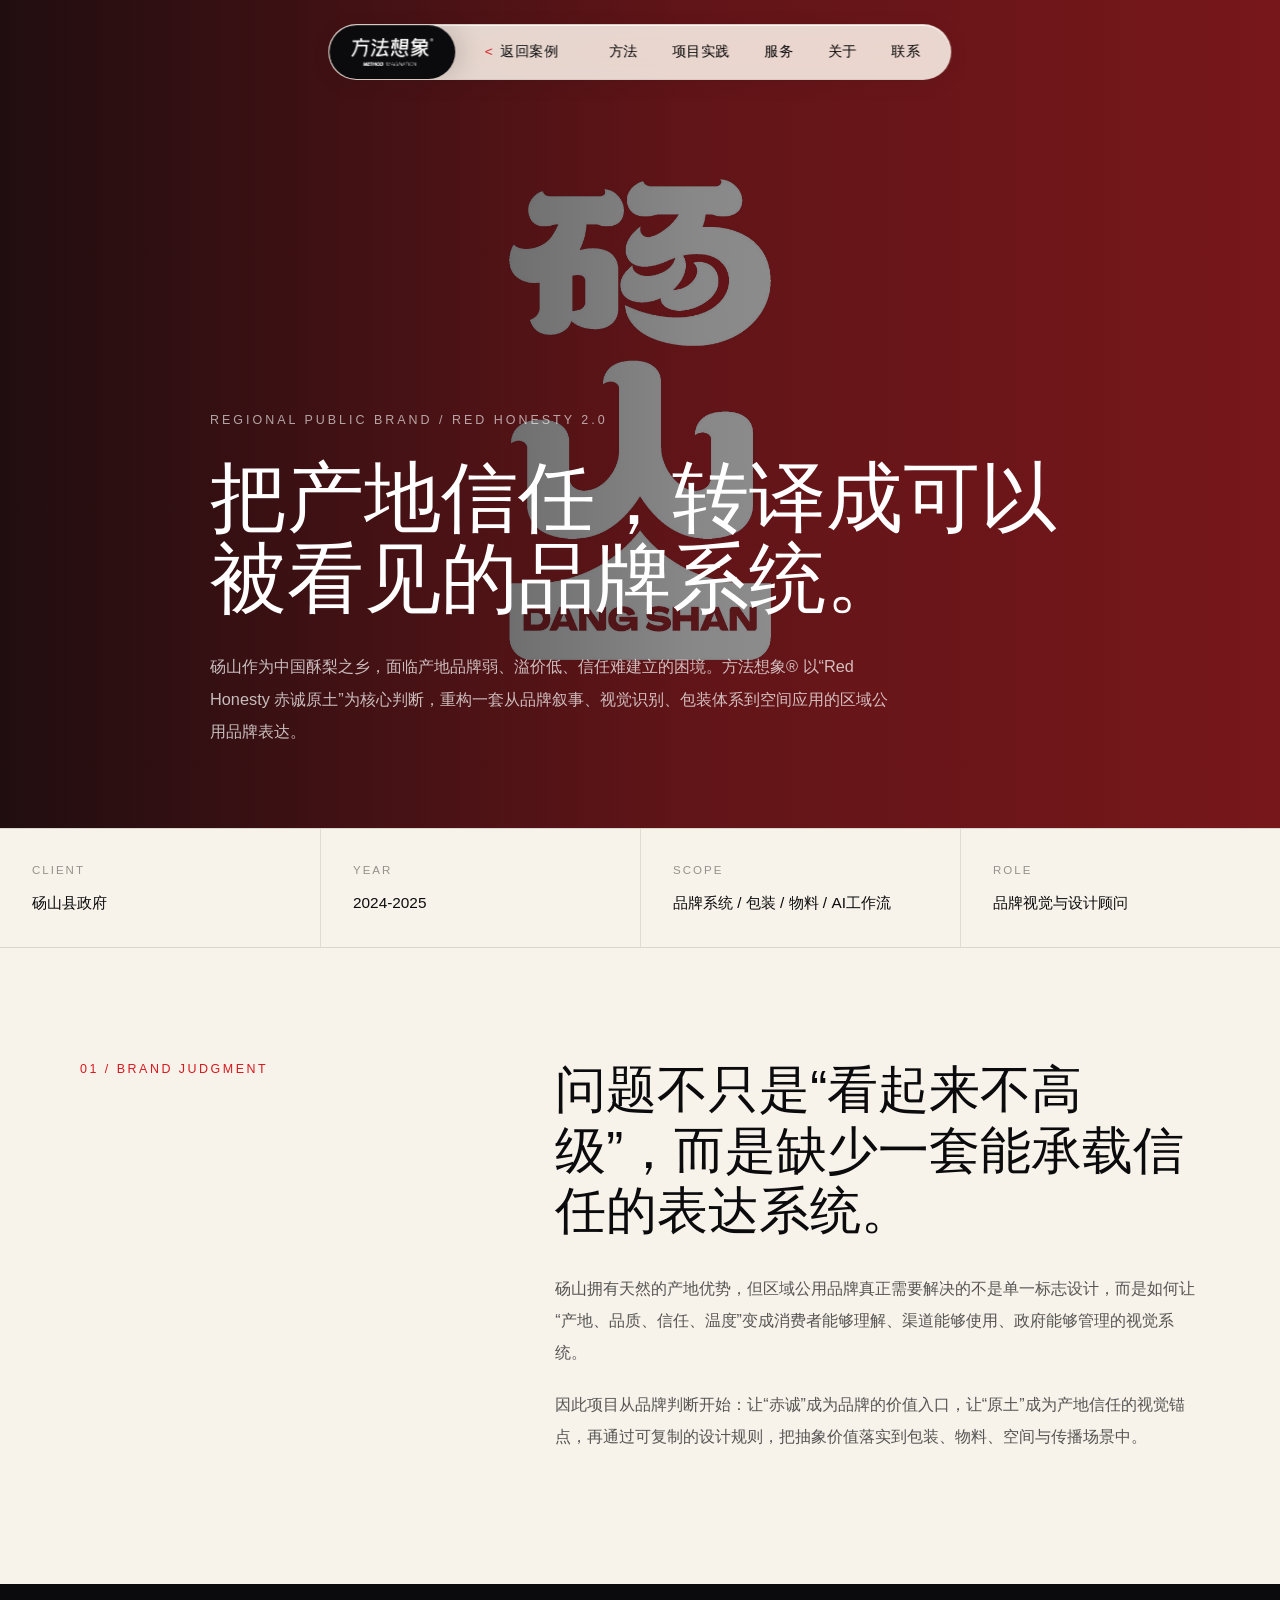
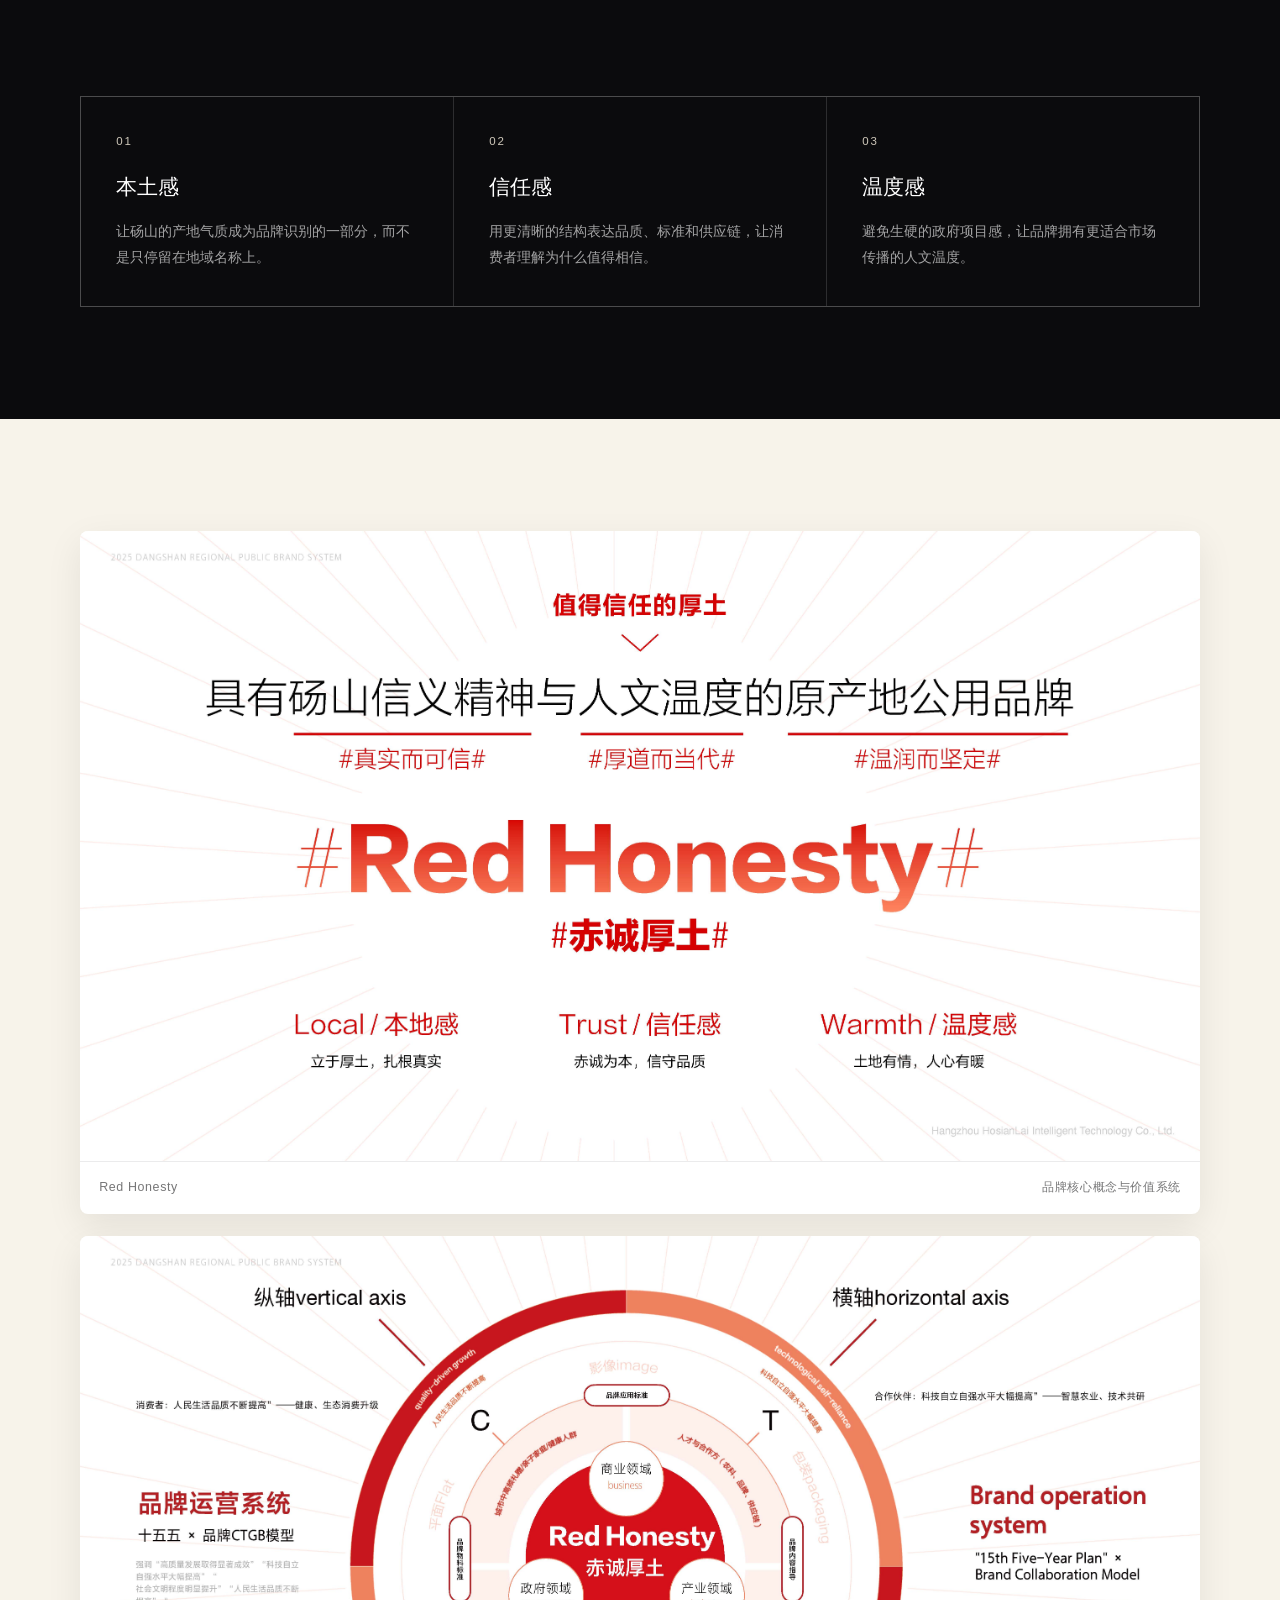
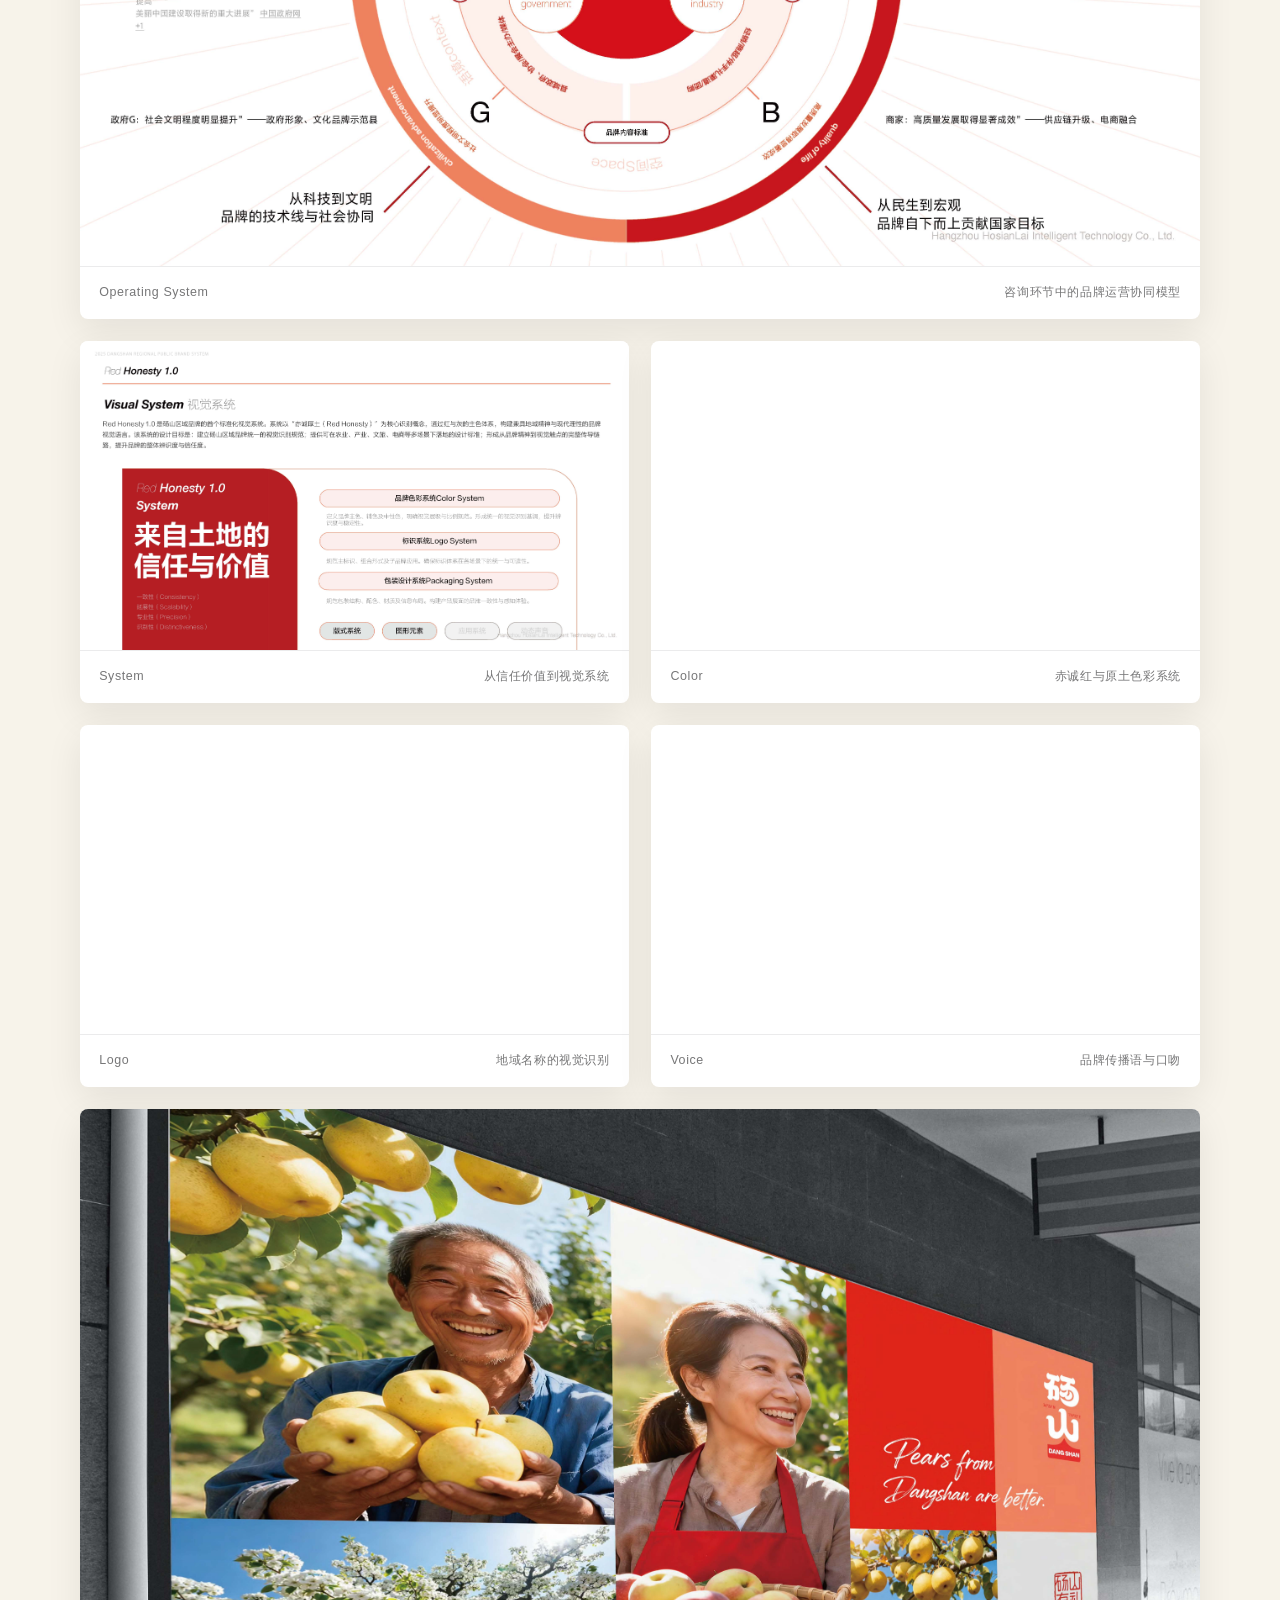
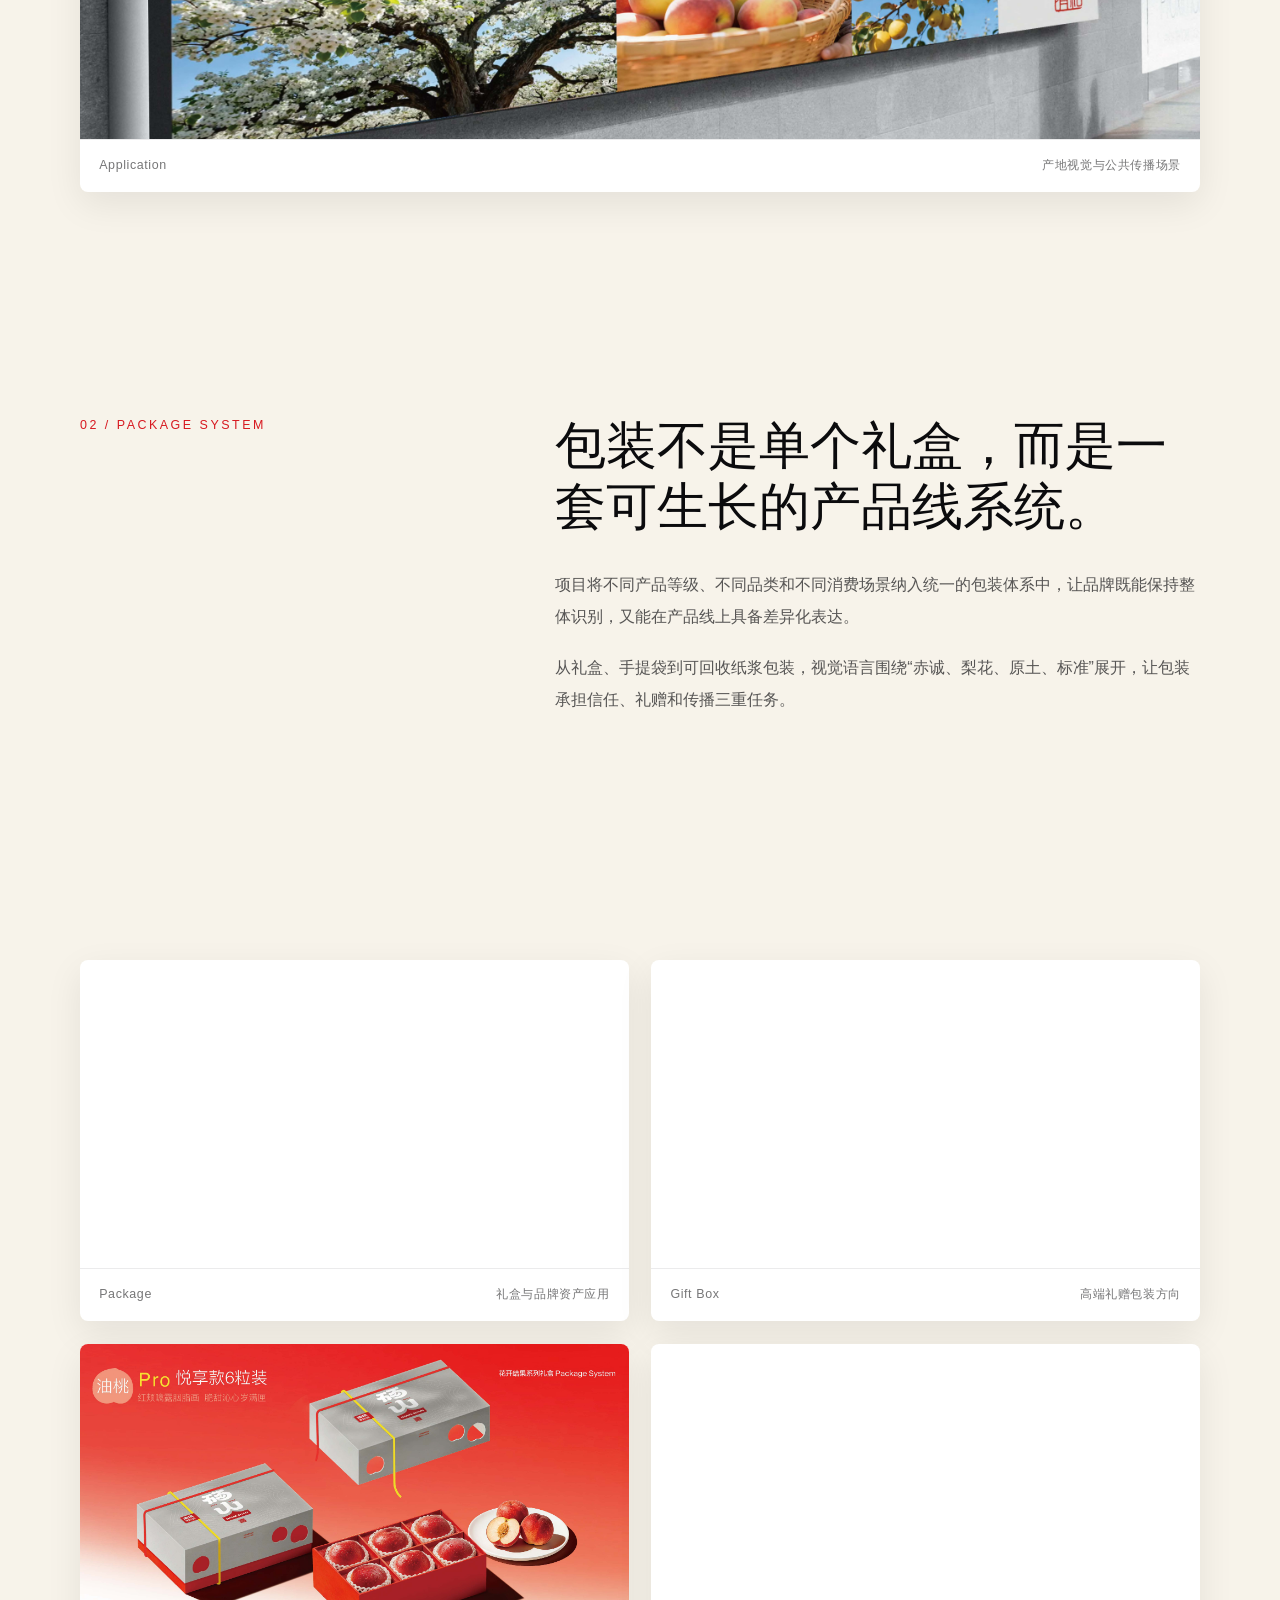
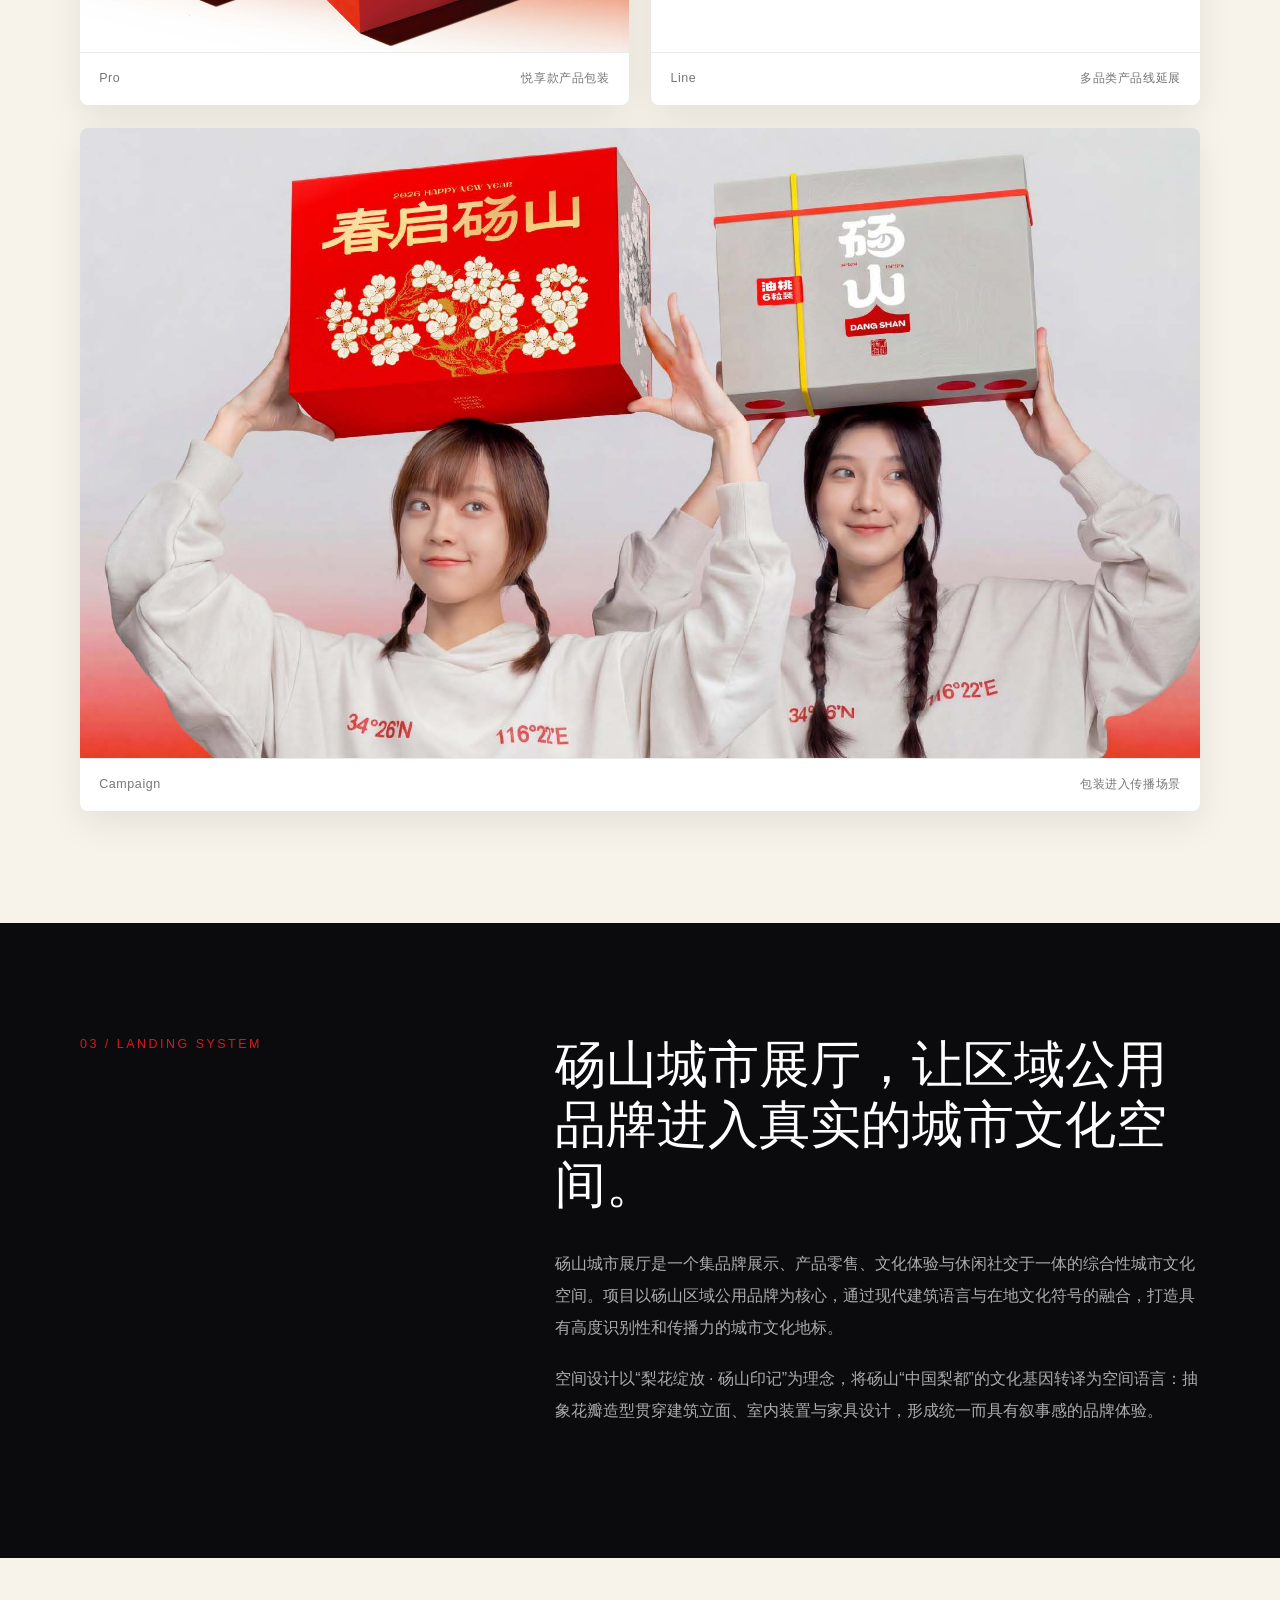
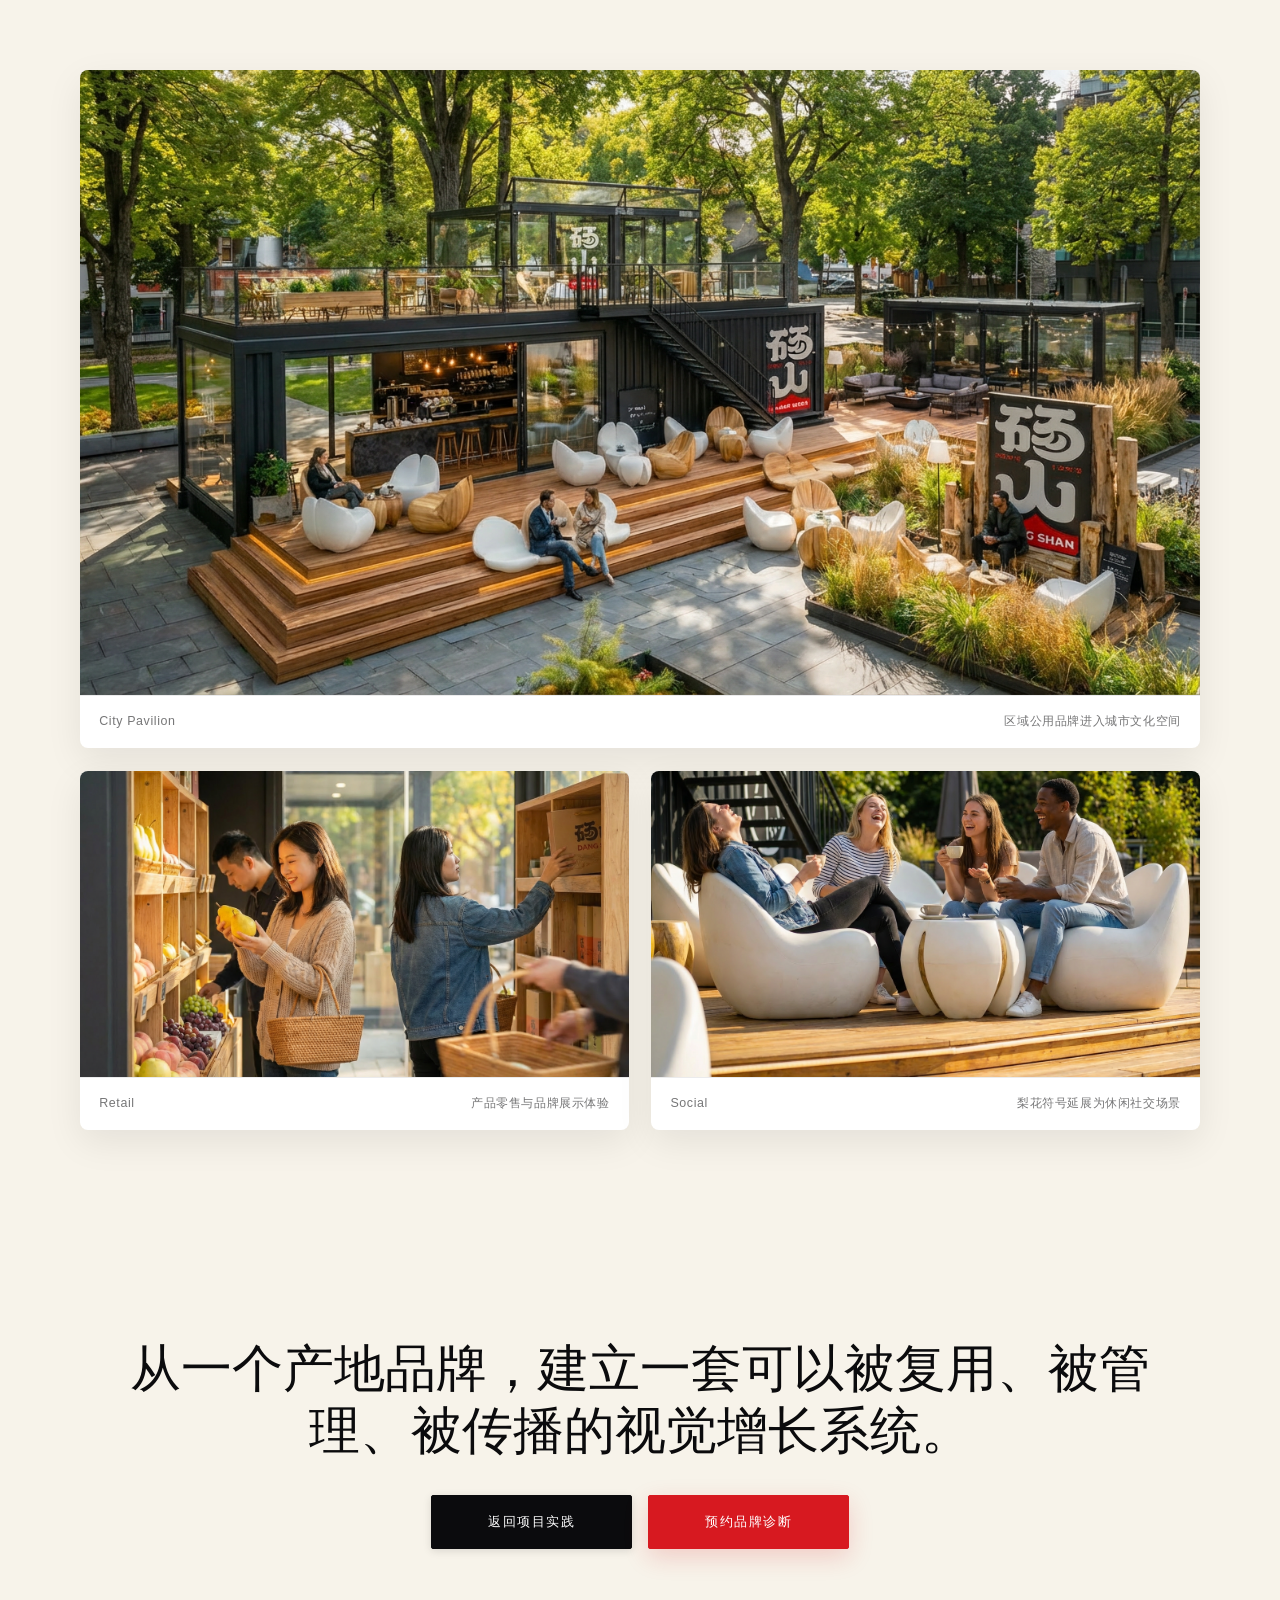
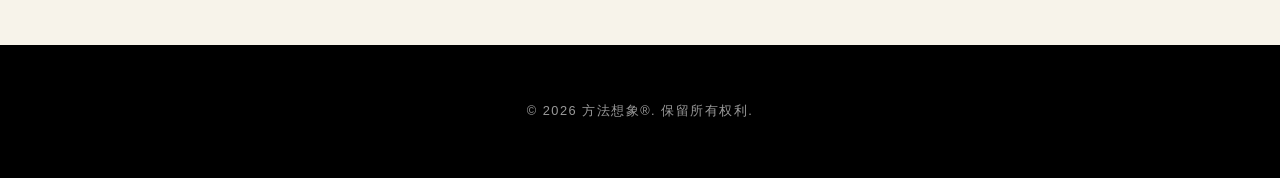
==== dangshan.html @ 62b80123 "Update website refinements and case pages" ====
<!DOCTYPE html>
<html lang="zh-CN">
<head>
    <meta charset="UTF-8">
    <meta name="viewport" content="width=device-width, initial-scale=1.0">
    <meta name="description" content="砀山区域公用品牌 Red Honesty 2.0 案例详情，展示从品牌判断、视觉系统、包装体系到线下空间应用的完整设计过程。">
    <title>砀山区域公用品牌 Red Honesty 2.0 | 方法想象®</title>
    <link rel="stylesheet" href="style.css">
    <link rel="stylesheet" href="brand.css">
    <link rel="stylesheet" href="case-detail.css">
</head>
<body class="case-detail-page">
    <nav class="navbar">
        <div class="nav-capsule">
            <a href="index.html#cases" class="nav-logo" aria-label="返回项目实践">
                <img src="images/logo-light-trim.png" alt="方法想象">
            </a>
            <a href="index.html#cases" class="case-back-link">返回案例</a>
            <ul class="nav-links">
                <li><a href="index.html#method">方法</a></li>
                <li><a href="index.html#cases">项目实践</a></li>
                <li><a href="index.html#services">服务</a></li>
                <li><a href="index.html#about">关于</a></li>
                <li><a href="index.html#contact">联系</a></li>
            </ul>
        </div>
    </nav>

    <main>
        <section class="case-detail-hero">
            <div class="case-detail-bg">
                <img src="images/dangshan-pic/砀山品牌20251223Red Honesty 2.0 _副本_页面_044.jpg" alt="砀山区域公用品牌 Red Honesty 2.0">
            </div>
            <div class="container">
                <p class="case-detail-kicker">Regional Public Brand / Red Honesty 2.0</p>
                <h1 class="case-detail-title">把产地信任，转译成可以被看见的品牌系统。</h1>
                <p class="case-detail-lead">砀山作为中国酥梨之乡，面临产地品牌弱、溢价低、信任难建立的困境。方法想象® 以“Red Honesty 赤诚原土”为核心判断，重构一套从品牌叙事、视觉识别、包装体系到空间应用的区域公用品牌表达。</p>
            </div>
        </section>

        <dl class="case-detail-meta">
            <div>
                <dt>Client</dt>
                <dd>砀山县政府</dd>
            </div>
            <div>
                <dt>Year</dt>
                <dd>2024-2025</dd>
            </div>
            <div>
                <dt>Scope</dt>
                <dd>品牌系统 / 包装 / 物料 / AI工作流</dd>
            </div>
            <div>
                <dt>Role</dt>
                <dd>品牌视觉与设计顾问</dd>
            </div>
        </dl>

        <section class="case-detail-section">
            <div class="container case-detail-intro">
                <p class="case-detail-label">01 / Brand Judgment</p>
                <div class="case-detail-copy">
                    <h2>问题不只是“看起来不高级”，而是缺少一套能承载信任的表达系统。</h2>
                    <p>砀山拥有天然的产地优势，但区域公用品牌真正需要解决的不是单一标志设计，而是如何让“产地、品质、信任、温度”变成消费者能够理解、渠道能够使用、政府能够管理的视觉系统。</p>
                    <p>因此项目从品牌判断开始：让“赤诚”成为品牌的价值入口，让“原土”成为产地信任的视觉锚点，再通过可复制的设计规则，把抽象价值落实到包装、物料、空间与传播场景中。</p>
                </div>
            </div>
        </section>

        <section class="case-detail-section section-dark">
            <div class="container">
                <div class="case-detail-principles">
                    <div class="case-detail-principle">
                        <span>01</span>
                        <h3>本土感</h3>
                        <p>让砀山的产地气质成为品牌识别的一部分，而不是只停留在地域名称上。</p>
                    </div>
                    <div class="case-detail-principle">
                        <span>02</span>
                        <h3>信任感</h3>
                        <p>用更清晰的结构表达品质、标准和供应链，让消费者理解为什么值得相信。</p>
                    </div>
                    <div class="case-detail-principle">
                        <span>03</span>
                        <h3>温度感</h3>
                        <p>避免生硬的政府项目感，让品牌拥有更适合市场传播的人文温度。</p>
                    </div>
                </div>
            </div>
        </section>

        <section class="case-detail-section">
            <div class="container">
                <div class="case-detail-grid">
                    <figure class="case-detail-image is-wide">
                        <img src="images/dangshan-pic/砀山品牌20251223Red Honesty 2.0 _副本_页面_032.jpg" alt="Red Honesty 品牌核心概念" loading="lazy" decoding="async">
                        <figcaption class="case-detail-caption"><span>Red Honesty</span><span>品牌核心概念与价值系统</span></figcaption>
                    </figure>
                    <figure class="case-detail-image is-wide">
                        <img src="images/dangshan-pic/砀山品牌20251223Red Honesty 2.0 _副本_页面_151.jpg" alt="Red Honesty 品牌运营系统" loading="lazy" decoding="async">
                        <figcaption class="case-detail-caption"><span>Operating System</span><span>咨询环节中的品牌运营协同模型</span></figcaption>
                    </figure>
                    <figure class="case-detail-image">
                        <img src="images/dangshan-pic/砀山品牌20251223Red Honesty 2.0 _副本_页面_035.jpg" alt="品牌系统结构" loading="lazy" decoding="async">
                        <figcaption class="case-detail-caption"><span>System</span><span>从信任价值到视觉系统</span></figcaption>
                    </figure>
                    <figure class="case-detail-image">
                        <img src="images/dangshan-pic/砀山品牌20251223Red Honesty 2.0 _副本_页面_037.jpg" alt="品牌色彩系统" loading="lazy" decoding="async">
                        <figcaption class="case-detail-caption"><span>Color</span><span>赤诚红与原土色彩系统</span></figcaption>
                    </figure>
                    <figure class="case-detail-image">
                        <img src="images/dangshan-pic/砀山品牌20251223Red Honesty 2.0 _副本_页面_042.jpg" alt="砀山品牌标志" loading="lazy" decoding="async">
                        <figcaption class="case-detail-caption"><span>Logo</span><span>地域名称的视觉识别</span></figcaption>
                    </figure>
                    <figure class="case-detail-image">
                        <img src="images/dangshan-pic/砀山品牌20251223Red Honesty 2.0 _副本_页面_081.jpg" alt="砀山品牌传播语" loading="lazy" decoding="async">
                        <figcaption class="case-detail-caption"><span>Voice</span><span>品牌传播语与口吻</span></figcaption>
                    </figure>
                    <figure class="case-detail-image is-wide">
                        <img src="images/dangshan-pic/砀山品牌20251223Red Honesty 2.0 _副本_页面_078.jpg" alt="砀山品牌户外传播场景" loading="lazy" decoding="async">
                        <figcaption class="case-detail-caption"><span>Application</span><span>产地视觉与公共传播场景</span></figcaption>
                    </figure>
                </div>
            </div>
        </section>

        <section class="case-detail-section">
            <div class="container case-detail-intro">
                <p class="case-detail-label">02 / Package System</p>
                <div class="case-detail-copy">
                    <h2>包装不是单个礼盒，而是一套可生长的产品线系统。</h2>
                    <p>项目将不同产品等级、不同品类和不同消费场景纳入统一的包装体系中，让品牌既能保持整体识别，又能在产品线上具备差异化表达。</p>
                    <p>从礼盒、手提袋到可回收纸浆包装，视觉语言围绕“赤诚、梨花、原土、标准”展开，让包装承担信任、礼赠和传播三重任务。</p>
                </div>
            </div>
        </section>

        <section class="case-detail-section">
            <div class="container">
                <div class="case-detail-grid">
                    <figure class="case-detail-image">
                        <img src="images/dangshan-pic/砀山品牌20251223Red Honesty 2.0 _副本_页面_102.jpg" alt="砀山包装系统" loading="lazy" decoding="async">
                        <figcaption class="case-detail-caption"><span>Package</span><span>礼盒与品牌资产应用</span></figcaption>
                    </figure>
                    <figure class="case-detail-image">
                        <img src="images/dangshan-pic/砀山品牌20251223Red Honesty 2.0 _副本_页面_108.jpg" alt="砀山礼盒包装" loading="lazy" decoding="async">
                        <figcaption class="case-detail-caption"><span>Gift Box</span><span>高端礼赠包装方向</span></figcaption>
                    </figure>
                    <figure class="case-detail-image">
                        <img src="images/dangshan-pic/砀山品牌20251223Red Honesty 2.0 _副本_页面_111.jpg" alt="砀山悦享款包装" loading="lazy" decoding="async">
                        <figcaption class="case-detail-caption"><span>Pro</span><span>悦享款产品包装</span></figcaption>
                    </figure>
                    <figure class="case-detail-image">
                        <img src="images/dangshan-pic/砀山品牌20251223Red Honesty 2.0 _副本_页面_121.jpg" alt="砀山绿色产品包装" loading="lazy" decoding="async">
                        <figcaption class="case-detail-caption"><span>Line</span><span>多品类产品线延展</span></figcaption>
                    </figure>
                    <figure class="case-detail-image is-wide">
                        <img src="images/dangshan-pic/砀山品牌20251223Red Honesty 2.0 _副本_页面_128.jpg" alt="砀山包装传播场景" loading="lazy" decoding="async">
                        <figcaption class="case-detail-caption"><span>Campaign</span><span>包装进入传播场景</span></figcaption>
                    </figure>
                </div>
            </div>
        </section>

        <section class="case-detail-section section-dark">
            <div class="container case-detail-intro">
                <p class="case-detail-label">03 / Landing System</p>
                <div class="case-detail-copy">
                    <h2>砀山城市展厅，让区域公用品牌进入真实的城市文化空间。</h2>
                    <p>砀山城市展厅是一个集品牌展示、产品零售、文化体验与休闲社交于一体的综合性城市文化空间。项目以砀山区域公用品牌为核心，通过现代建筑语言与在地文化符号的融合，打造具有高度识别性和传播力的城市文化地标。</p>
                    <p>空间设计以“梨花绽放 · 砀山印记”为理念，将砀山“中国梨都”的文化基因转译为空间语言：抽象花瓣造型贯穿建筑立面、室内装置与家具设计，形成统一而具有叙事感的品牌体验。</p>
                </div>
            </div>
        </section>

        <section class="case-detail-section">
            <div class="container">
                <div class="case-detail-grid">
                    <figure class="case-detail-image is-wide">
                        <img src="images/dangshan-pic/砀山展厅-白天正面视角_副本.png" alt="砀山城市展厅白天正面视角" loading="lazy" decoding="async">
                        <figcaption class="case-detail-caption"><span>City Pavilion</span><span>区域公用品牌进入城市文化空间</span></figcaption>
                    </figure>
                    <figure class="case-detail-image">
                        <img src="images/dangshan-pic/砀山展厅-室内购物体验特写_副本.png" alt="砀山城市展厅室内购物体验" loading="lazy" decoding="async">
                        <figcaption class="case-detail-caption"><span>Retail</span><span>产品零售与品牌展示体验</span></figcaption>
                    </figure>
                    <figure class="case-detail-image">
                        <img src="images/dangshan-pic/砀山展厅-花瓣座椅聚会特写_副本.png" alt="砀山城市展厅花瓣座椅社交区" loading="lazy" decoding="async">
                        <figcaption class="case-detail-caption"><span>Social</span><span>梨花符号延展为休闲社交场景</span></figcaption>
                    </figure>
                </div>
            </div>
        </section>

        <section class="case-detail-next">
            <div class="container">
                <h2>从一个产地品牌，建立一套可以被复用、被管理、被传播的视觉增长系统。</h2>
                <div class="case-detail-actions">
                    <a href="index.html#cases" class="btn">返回项目实践</a>
                    <a href="index.html#contact" class="btn btn-accent">预约品牌诊断</a>
                </div>
            </div>
        </section>
    </main>

    <footer class="footer">
        <div class="container">
            <p>&copy; 2026 方法想象®. 保留所有权利.</p>
        </div>
    </footer>
</body>
</html>
---- style.css ----
* {
    margin: 0;
    padding: 0;
    box-sizing: border-box;
}

html {
    scroll-behavior: smooth;
}

:root {
    --brand-red: #D71920;
    --brand-red-dark: #A90F14;
    --brand-clay: #B86A4A;
    --brand-paper: #F7F3EA;
    --brand-mist: #ECE7DC;
    --brand-stone: #CFC8BA;
    --brand-gray: #6F6A61;
    --brand-silver: #DED8CC;
    --ink: #0B0B0D;
    --paper: #FFFFFF;

    --ink-900: #0B0B0D;
    --ink-800: #141418;
    --ink-700: #1E1E24;
    --line-dark: rgba(255,255,255,.08);
    --text-dim: rgba(255,255,255,.6);
    --text-faint: rgba(255,255,255,.4);
    --accent-primary: var(--brand-red);
    --accent-secondary: var(--brand-clay);
}

body {
    font-family: -apple-system, BlinkMacSystemFont, 'Segoe UI', 'PingFang SC', 'Hiragino Sans GB', 'Microsoft YaHei', sans-serif;
    line-height: 1.6;
    color: var(--ink);
    background: var(--brand-paper);
    font-weight: 300;
    -webkit-font-smoothing: antialiased;
    -moz-osx-font-smoothing: grayscale;
    text-rendering: optimizeLegibility;
    overflow-x: hidden;
}

.container {
    max-width: 1200px;
    margin: 0 auto;
    padding: 0 40px;
}

section {
    scroll-margin-top: 120px;
}

.navbar {
    position: fixed;
    top: 1.5rem;
    left: 50%;
    transform: translateX(-50%);
    z-index: 1000;
    padding: 0;
    background: transparent;
    border: none;
}

.nav-capsule {
    display: flex;
    align-items: stretch;
    gap: 1.65rem;
    background: rgba(247, 243, 234, 0.88);
    backdrop-filter: saturate(180%) blur(24px);
    -webkit-backdrop-filter: saturate(180%) blur(24px);
    border: 1px solid rgba(11, 11, 13, 0.06);
    border-radius: 999px;
    min-height: 54px;
    padding: 0 0.95rem 0 0;
    overflow: hidden;
    box-shadow: 0 4px 24px rgba(0, 0, 0, 0.06),
                0 1px 4px rgba(0, 0, 0, 0.04),
                inset 0 1px 0 rgba(255, 255, 255, 0.72);
    transition: all 0.45s cubic-bezier(0.19, 1, 0.22, 1);
}

.nav-capsule:hover {
    box-shadow: 0 8px 32px rgba(0, 0, 0, 0.08),
                0 2px 8px rgba(0, 0, 0, 0.06),
                inset 0 1px 0 rgba(255, 255, 255, 0.9);
    background: rgba(247, 243, 234, 0.94);
}

.nav-logo {
    min-width: 126px;
    display: flex;
    align-items: center;
    justify-content: center;
    padding: 0 1.15rem;
    background: var(--ink-900);
    border-radius: 999px;
    box-shadow: inset 0 1px 0 rgba(255,255,255,.16),
                8px 0 24px rgba(0,0,0,.12);
    text-decoration: none;
    cursor: pointer;
    transition: min-width 0.45s cubic-bezier(0.19, 1, 0.22, 1),
                box-shadow 0.45s cubic-bezier(0.19, 1, 0.22, 1);
}

.nav-logo:hover {
    min-width: 136px;
    box-shadow: inset 0 1px 0 rgba(255,255,255,.2),
                10px 0 28px rgba(0,0,0,.18);
}

.nav-logo img {
    height: 28px;
    width: auto;
    display: block;
}

.nav-links {
    display: flex;
    list-style: none;
    gap: 0.25rem;
    align-items: center;
}

.nav-links a {
    color: #000;
    text-decoration: none;
    font-size: 0.85rem;
    font-weight: 400;
    letter-spacing: 0.5px;
    padding: 0.45rem 0.95rem;
    border-radius: 999px;
    transition: color 0.25s ease, background 0.25s ease, transform 0.25s ease;
    display: inline-block;
    position: relative;
}

.nav-links a:hover,
.nav-links a.is-active {
    background: var(--ink-900);
    color: #fff;
    transform: translateY(-1px);
}

.nav-links a.is-active {
    box-shadow: inset 0 1px 0 rgba(255,255,255,.18);
}

.hero {
    background: var(--ink);
    color: var(--paper);
    padding: 0;
    position: relative;
}

.hero-fullscreen {
    position: relative;
    width: 100%;
    height: 100vh;
    min-height: 700px;
    overflow: hidden;
}

.hero-banner {
    width: 100%;
    height: 100%;
    object-fit: cover;
    display: block;
}

.hero-fullscreen::after {
    content: '';
    position: absolute;
    top: 0;
    left: 0;
    width: 100%;
    height: 100%;
    background: linear-gradient(180deg, rgba(0,0,0,0.15) 0%, rgba(0,0,0,0.05) 40%, rgba(0,0,0,0.35) 100%);
    pointer-events: none;
}

.hero-overlay {
    position: absolute;
    top: 0;
    left: 0;
    width: 100%;
    height: 100%;
    display: flex;
    align-items: center;
    justify-content: flex-start;
    padding: 0 6rem;
    z-index: 2;
}

.hero-left-content {
    max-width: 45%;
    display: flex;
    flex-direction: column;
    align-items: flex-start;
    gap: 2rem;
}

.hero-logo {
    width: 100%;
    max-width: 420px;
    min-width: 260px;
    height: auto;
    display: block;
    filter: brightness(0) invert(1) drop-shadow(0 4px 40px rgba(0,0,0,0.3));
}

.hero-tagline {
    font-size: 1.4rem;
    font-weight: 200;
    letter-spacing: 4px;
    color: var(--paper);
    margin: 0;
    text-shadow: 0 2px 20px rgba(0,0,0,0.3);
}

.hero-content {
    padding: 6rem 40px;
    text-align: center;
    background: var(--paper);
    color: var(--ink);
}

.hero-title {
    font-size: 4.5rem;
    margin-bottom: 2rem;
    font-weight: 300;
    letter-spacing: -2px;
    color: #000;
    line-height: 1.15;
    text-align: center;
}

.highlight {
    color: #000;
    font-weight: 300;
    font-size: 0.5em;
    vertical-align: super;
}

.hero-subtitle {
    font-size: 1.2rem;
    margin-bottom: 1.5rem;
    font-weight: 300;
    letter-spacing: 0.5px;
    color: rgba(0, 0, 0, 0.7);
    text-align: center;
}

.hero-desc {
    font-size: 0.9rem;
    margin-bottom: 3rem;
    color: rgba(0, 0, 0, 0.5);
    max-width: 580px;
    margin-left: auto;
    margin-right: auto;
    font-weight: 300;
    letter-spacing: 0.3px;
    text-align: center;
    line-height: 1.75;
}

.manifesto {
    background: var(--brand-red);
    color: var(--paper);
    padding: 10rem 0;
    overflow: hidden;
}

.manifesto-content {
    max-width: 1400px;
    margin: 0 auto;
    padding: 0 40px;
    text-align: center;
}

.manifesto-text {
    font-size: 10rem;
    font-weight: 700;
    letter-spacing: -4px;
    line-height: 1;
    margin-bottom: 2rem;
    color: var(--paper);
}

.manifesto-sub {
    font-size: 1.2rem;
    font-weight: 300;
    letter-spacing: 4px;
    opacity: 0.8;
    text-transform: uppercase;
}

.works-section {
    background: var(--brand-paper);
    padding: 10rem 0;
}

.work-item {
    display: grid;
    grid-template-columns: 1.2fr 1fr;
    gap: 5rem;
    align-items: center;
    padding: 6rem 0;
    border-bottom: 1px solid rgba(0, 0, 0, 0.06);
    transition: opacity 0.3s ease;
}

.work-item:last-child {
    border-bottom: none;
}

.work-image {
    width: 100%;
    overflow: hidden;
    background: var(--brand-mist);
    border-radius: 4px;
    box-shadow: 0 2px 16px rgba(0, 0, 0, 0.04),
                0 1px 4px rgba(0, 0, 0, 0.02);
}

.work-image img {
    width: 100%;
    height: auto;
    display: block;
    transition: transform 0.7s cubic-bezier(0.4, 0, 0.2, 1);
}

.work-image:hover img {
    transform: scale(1.02);
}

.work-title {
    font-size: 2.2rem;
    font-weight: 400;
    letter-spacing: -0.5px;
    margin-bottom: 1.25rem;
    color: var(--ink);
    line-height: 1.3;
}

.work-meta {
    font-size: 0.8rem;
    color: rgba(0, 0, 0, 0.45);
    letter-spacing: 0.5px;
    margin-bottom: 1.75rem;
    text-transform: uppercase;
    font-weight: 400;
}

.work-desc {
    font-size: 0.95rem;
    line-height: 1.85;
    color: rgba(0, 0, 0, 0.65);
    margin-bottom: 2rem;
    font-weight: 300;
}

.work-link {
    display: inline-flex;
    align-items: center;
    gap: 0.5rem;
    color: #000;
    text-decoration: none;
    font-size: 0.85rem;
    font-weight: 400;
    letter-spacing: 1px;
    text-transform: uppercase;
    border-bottom: 1px solid rgba(0, 0, 0, 0.2);
    padding-bottom: 0.4rem;
    transition: all 0.3s ease;
}

.work-link:hover {
    border-bottom-color: #000;
    gap: 0.85rem;
}

.work-placeholder {
    grid-template-columns: 1.2fr 1fr;
    padding: 6rem 0;
}

.work-placeholder .work-image {
    aspect-ratio: 4 / 3;
    display: flex;
    align-items: center;
    justify-content: center;
    border-radius: 4px;
}

.work-placeholder .work-image img {
    width: 100%;
    height: 100%;
    object-fit: cover;
}

.work-pending {
    grid-template-columns: 1fr;
    max-width: 800px;
    padding: 4rem 0;
    opacity: 0.5;
}

.work-status {
    display: inline-block;
    font-size: 0.75rem;
    color: rgba(0, 0, 0, 0.5);
    letter-spacing: 1.5px;
    text-transform: uppercase;
    border: 1px solid rgba(0, 0, 0, 0.15);
    padding: 0.5rem 1.2rem;
    border-radius: 2px;
    font-weight: 400;
}

.btn {
    display: inline-block;
    background: var(--ink-900);
    color: #fff;
    padding: 1rem 3.5rem;
    border-radius: 2px;
    text-decoration: none;
    font-weight: 400;
    font-size: 0.8rem;
    letter-spacing: 1.5px;
    transition: all 0.45s cubic-bezier(0.19, 1, 0.22, 1);
    border: 1px solid var(--ink-900);
    text-transform: uppercase;
    box-shadow: 0 2px 8px rgba(0, 0, 0, 0.12);
}

.btn:hover {
    background: var(--brand-paper);
    color: var(--ink-900);
    box-shadow: 0 4px 16px rgba(0, 0, 0, 0.16);
    transform: translateY(-2px);
}

.section {
    padding: 8rem 0;
}

.section-alt {
    background: var(--brand-mist);
}

.section-title {
    font-size: 3rem;
    margin-bottom: 5rem;
    text-align: center;
    color: #000;
    font-weight: 300;
    letter-spacing: -1px;
}

.section-text {
    font-size: 1rem;
    text-align: center;
    max-width: 700px;
    margin: 0 auto;
    line-height: 2;
    color: rgba(0, 0, 0, 0.65);
    font-weight: 300;
}

.about-content {
    display: grid;
    grid-template-columns: 350px 1fr;
    gap: 6rem;
    max-width: 1100px;
    margin: 0 auto;
    align-items: start;
}

.profile-image {
    width: 100%;
}

.profile-image img {
    width: 100%;
    height: auto;
    display: block;
    filter: grayscale(100%);
}

.profile-text {
    text-align: left;
    padding-top: 1rem;
}

.profile-text p {
    margin-bottom: 2rem;
    line-height: 2;
    color: rgba(0, 0, 0, 0.65);
    font-weight: 300;
    font-size: 0.95rem;
}

.profile-text strong {
    font-weight: 500;
    color: #000;
}

@media (max-width: 768px) {
    .about-content {
        grid-template-columns: 1fr;
        gap: 2rem;
    }

    .profile-image {
        max-width: 250px;
        margin: 0 auto;
    }

    .profile-text {
        text-align: center;
    }
}

.projects-grid {
    display: flex;
    flex-direction: column;
    gap: 1px;
    margin-top: 4rem;
    max-width: 900px;
    margin-left: auto;
    margin-right: auto;
    background: rgba(0, 0, 0, 0.08);
    border: 1px solid rgba(0, 0, 0, 0.08);
}

.project-card {
    background: #fff;
    padding: 2.5rem 3rem;
    border-radius: 0;
    transition: all 0.35s cubic-bezier(0.4, 0, 0.2, 1);
    display: grid;
    grid-template-columns: 240px 1fr;
    gap: 3rem;
    align-items: center;
}

.project-card:hover {
    background: #000;
    color: #fff;
    transform: none;
}

.project-card h3 {
    color: #000;
    margin-bottom: 0;
    font-weight: 400;
    font-size: 1.2rem;
    letter-spacing: 0.3px;
    transition: color 0.35s ease;
}

.project-card:hover h3 {
    color: #fff;
}

.project-card p {
    color: rgba(0, 0, 0, 0.65);
    font-weight: 300;
    line-height: 1.85;
    font-size: 0.95rem;
    margin: 0;
    transition: all 0.35s ease;
}

.project-card:hover p {
    color: rgba(255, 255, 255, 0.85);
}

.capability-box {
    max-width: 900px;
    margin: 0 auto;
    background: #fff;
    padding: 5rem 4.5rem;
    border: 1px solid rgba(0, 0, 0, 0.08);
    box-shadow: 0 2px 16px rgba(0, 0, 0, 0.04);
}

.capability-box h3 {
    font-size: 2.2rem;
    color: #000;
    margin-bottom: 3rem;
    text-align: center;
    font-weight: 300;
    letter-spacing: -0.5px;
}

.capability-box > p {
    text-align: center;
    margin-bottom: 3rem;
    color: rgba(0, 0, 0, 0.65);
    font-weight: 300;
    line-height: 2;
    font-size: 0.95rem;
}

.capability-list {
    list-style: none;
    margin: 3rem 0;
}

.capability-list li {
    padding: 2rem 0;
    border-bottom: 1px solid rgba(0, 0, 0, 0.06);
    font-size: 1rem;
    color: rgba(0, 0, 0, 0.65);
    font-weight: 300;
    line-height: 1.85;
}

.capability-list li:last-child {
    border-bottom: none;
}

.capability-list li strong {
    font-weight: 500;
    color: #000;
    font-size: 1.05rem;
}

.highlight-text {
    margin-top: 3rem;
    padding: 2.5rem;
    background: #000;
    color: #fff;
    border-radius: 2px;
    font-weight: 300;
    text-align: center;
    line-height: 2;
    font-size: 1rem;
}

.footer {
    background: #000;
    color: rgba(255, 255, 255, 0.6);
    text-align: center;
    padding: 3.5rem 0;
    font-weight: 300;
    font-size: 0.8rem;
    letter-spacing: 1.5px;
}

@media (max-width: 768px) {
    .hero-overlay {
        padding: 0 2rem;
        justify-content: center;
        text-align: center;
    }

    .hero-left-content {
        max-width: 100%;
        align-items: center;
    }

    .hero-logo {
        max-width: 280px;
    }

    .hero-tagline {
        font-size: 1rem;
        letter-spacing: 3px;
    }

    .hero-split {
        grid-template-columns: 1fr;
        grid-template-rows: 1fr 1fr;
        height: auto;
        min-height: auto;
    }

    .hero-left {
        padding: 3rem;
        min-height: 300px;
    }

    .hero-logo {
        width: 70%;
        max-width: 300px;
    }

    .hero-right {
        height: 400px;
    }

    .hero-content {
        padding: 4rem 20px;
    }

    .hero-title {
        font-size: 3rem;
        letter-spacing: -1.5px;
    }

    .manifesto {
        padding: 6rem 0;
    }

    .manifesto-text {
        font-size: 4rem;
        letter-spacing: -2px;
    }

    .manifesto-sub {
        font-size: 0.9rem;
        letter-spacing: 2px;
    }

    .works-section {
        padding: 5rem 0;
    }

    .work-item {
        grid-template-columns: 1fr;
        gap: 2rem;
        padding: 3rem 0;
    }

    .work-title {
        font-size: 1.8rem;
    }

    .nav-links {
        gap: 1.5rem;
    }

    .section-title {
        font-size: 2.5rem;
    }

    .section {
        padding: 5rem 0;
    }

    .container {
        padding: 0 20px;
    }

    .capability-box {
        padding: 3rem 2rem;
    }

    .about-content {
        grid-template-columns: 1fr;
        gap: 3rem;
    }

    .profile-image {
        max-width: 280px;
        margin: 0 auto;
    }
}

/* ========================================
   深色主题基础样式
   ======================================== */

.section--dark {
    background: var(--ink-900);
    color: #fff;
}

.btn-accent {
    background: var(--brand-red);
    color: #fff;
    border: 1px solid var(--brand-red);
    font-weight: 500;
    box-shadow: 0 8px 24px rgba(215, 25, 32, 0.18);
}

.btn-accent:hover {
    background: var(--brand-red-dark);
    color: #fff;
    border-color: var(--brand-red-dark);
    box-shadow: 0 12px 30px rgba(215, 25, 32, 0.24);
}

.btn-ghost {
    background: transparent;
    color: #fff;
    border: 1px solid rgba(255,255,255,.3);
}

.btn-ghost:hover {
    background: rgba(255,255,255,.08);
    border-color: rgba(255,255,255,.5);
    color: #fff;
}

/* ========================================
   Hero 首屏
   ======================================== */

.hero.section--dark {
    padding: 0;
    min-height: 100vh;
    min-height: 100svh;
    background: var(--ink-900);
    color: #fff;
    overflow: hidden;
    position: relative;
}

.hero-bg {
    position: absolute;
    inset: 0;
    width: 100%;
    height: 100%;
    z-index: 0;
}

.hero-bg img {
    width: 100%;
    height: 100%;
    object-fit: cover;
    object-position: center 15%;
    display: block;
}

.hero-overlay-dark {
    position: absolute;
    inset: 0;
    background: linear-gradient(90deg,
        rgba(11,11,13,0.88) 0%,
        rgba(11,11,13,0.75) 35%,
        rgba(11,11,13,0.35) 65%,
        rgba(11,11,13,0.1) 100%);
    z-index: 1;
}

.hero-inner {
    position: relative;
    z-index: 2;
    min-height: 100vh;
    min-height: 100svh;
    display: flex;
    align-items: center;
    padding: 8rem 40px 4rem;
}

.hero-content-wrapper {
    max-width: 760px;
    margin-bottom: 0;
    display: flex;
    flex-direction: column;
    justify-content: center;
    align-items: flex-start;
    text-align: left;
}

.hero-brand {
    font-size: 0.8rem;
    letter-spacing: 2.5px;
    color: var(--text-dim);
    margin-bottom: 2.5rem;
    text-transform: uppercase;
    font-weight: 400;
}

.hero-brand-logo {
    height: clamp(82px, 10vw, 126px);
    width: auto;
    display: block;
    margin-bottom: 1.5rem;
    max-width: 100%;
}

.reg {
    font-size: 0.65em;
    vertical-align: super;
}

.hero-h1 {
    font-size: clamp(2.05rem, 3.3vw, 2.7rem);
    font-weight: 200;
    letter-spacing: 0;
    line-height: 1.32;
    margin-bottom: 1.75rem;
    color: #fff;
}

.hero-lead {
    font-size: 1.05rem;
    line-height: 1.85;
    color: var(--text-dim);
    margin-bottom: 2rem;
    max-width: 740px;
    font-weight: 300;
}

.hero-cta {
    display: flex;
    gap: 1rem;
    margin-bottom: 2rem;
}

.hero-tagline {
    font-size: 0.85rem;
    letter-spacing: 4px;
    color: var(--text-faint);
    margin: 0;
}

.hero-visual {
    display: grid;
    grid-template-columns: 2fr 1fr;
    grid-template-rows: 220px 220px;
    gap: 1rem;
}

.visual-tile {
    overflow: hidden;
    border-radius: 8px;
    background: rgba(255,255,255,.03);
    border: 1px solid var(--line-dark);
}

.visual-main {
    grid-row: 1 / 3;
}

.visual-tile img {
    width: 100%;
    height: 100%;
    object-fit: cover;
    display: block;
    transition: transform 0.7s ease;
}

.visual-tile:hover img {
    transform: scale(1.04);
}

/* ========================================
   信任背书条
   ======================================== */

.trust-strip {
    background: var(--brand-paper);
    padding: 2.5rem 0;
    border-bottom: 1px solid rgba(11,11,13,.06);
    overflow: hidden;
}

.trust-track {
    display: flex;
    align-items: center;
    justify-content: center;
    flex-wrap: wrap;
    gap: 1.25rem 2rem;
    padding: 0 2rem;
}

.trust-item {
    font-size: 0.82rem;
    letter-spacing: 0.8px;
    color: rgba(11,11,13,.58);
    font-weight: 400;
    white-space: nowrap;
}

.trust-dot {
    width: 3px;
    height: 3px;
    border-radius: 50%;
    background: var(--brand-stone);
    flex-shrink: 0;
}

/* ========================================
   通用区块样式
   ======================================== */

.section-head {
    text-align: center;
    margin-bottom: 5rem;
    max-width: 900px;
    margin-left: auto;
    margin-right: auto;
}

.js-enabled .section-head,
.js-enabled .method-step,
.js-enabled .logic-card,
.js-enabled .case-item,
.js-enabled .service-card,
.js-enabled .problem-card,
.js-enabled .plan-card,
.js-enabled .about-grid,
.js-enabled .contact-content {
    opacity: 0;
    transform: translateY(28px);
    transition: opacity 0.8s cubic-bezier(0.19, 1, 0.22, 1),
                transform 0.8s cubic-bezier(0.19, 1, 0.22, 1);
}

.js-enabled .section-head.is-visible,
.js-enabled .method-step.is-visible,
.js-enabled .logic-card.is-visible,
.js-enabled .case-item.is-visible,
.js-enabled .service-card.is-visible,
.js-enabled .problem-card.is-visible,
.js-enabled .plan-card.is-visible,
.js-enabled .about-grid.is-visible,
.js-enabled .contact-content.is-visible {
    opacity: 1;
    transform: translateY(0);
}

.js-enabled .method-step:nth-child(2),
.js-enabled .logic-card:nth-child(2),
.js-enabled .service-card:nth-child(2),
.js-enabled .problem-card:nth-child(2),
.js-enabled .plan-card:nth-child(2) {
    transition-delay: 0.06s;
}

.js-enabled .method-step:nth-child(3),
.js-enabled .logic-card:nth-child(3),
.js-enabled .service-card:nth-child(3),
.js-enabled .problem-card:nth-child(3),
.js-enabled .plan-card:nth-child(3) {
    transition-delay: 0.12s;
}

.js-enabled .method-step:nth-child(4),
.js-enabled .logic-card:nth-child(4),
.js-enabled .service-card:nth-child(4),
.js-enabled .problem-card:nth-child(4) {
    transition-delay: 0.18s;
}

.section-eyebrow {
    font-size: 0.75rem;
    letter-spacing: 2.5px;
    text-transform: uppercase;
    margin-bottom: 1.5rem;
    opacity: 0.55;
    font-weight: 400;
}

.section-h2 {
    font-size: 2.6rem;
    font-weight: 300;
    letter-spacing: -0.8px;
    line-height: 1.3;
}

/* ========================================
   品牌问题区
   ======================================== */

.problems {
    padding: 9rem 0;
}

.problems .section-head {
    max-width: 820px;
    margin-bottom: 4.25rem;
}

.problem-grid {
    display: grid;
    grid-template-columns: repeat(2, 1fr);
    gap: 1px;
    background: var(--line-dark);
    border: 1px solid var(--line-dark);
}

.problem-card {
    background: var(--ink-900);
    border: 0;
    border-radius: 0;
    padding: 2.4rem 2.55rem 2.6rem;
    position: relative;
    overflow: hidden;
    transition: background 0.45s cubic-bezier(0.19, 1, 0.22, 1),
                border-color 0.45s cubic-bezier(0.19, 1, 0.22, 1),
                transform 0.45s cubic-bezier(0.19, 1, 0.22, 1);
}

.problem-card::after,
.method-step::after,
.plan-card::after {
    content: '';
    position: absolute;
    inset: auto 1.5rem 1.5rem auto;
    width: 8px;
    height: 8px;
    border-radius: 50%;
    background: var(--accent-secondary);
    opacity: 0;
    transform: scale(0.4);
    transition: opacity 0.35s ease, transform 0.35s ease;
}

.problem-card:hover {
    background: #111116;
    border-color: rgba(255,255,255,.15);
    transform: translateY(-4px);
}

.problem-card:hover::after,
.method-step:hover::after,
.plan-card:hover::after {
    opacity: 1;
    transform: scale(1);
}

.problem-num {
    font-size: 0.7rem;
    letter-spacing: 2.5px;
    color: var(--brand-stone);
    display: block;
    margin-bottom: 1.5rem;
    font-weight: 500;
}

.problem-card h3 {
    font-size: 1.46rem;
    font-weight: 400;
    margin-bottom: 1.15rem;
    color: #fff;
    letter-spacing: -0.2px;
    line-height: 1.35;
}

.problem-card p {
    font-size: 0.92rem;
    line-height: 1.9;
    color: var(--text-dim);
    font-weight: 300;
    max-width: 29em;
}

/* ========================================
   核心服务
   ======================================== */

.services {
    padding: 10rem 0;
    background: var(--brand-paper);
}

.service-grid {
    display: grid;
    grid-template-columns: 1fr;
    gap: 1px;
    background: rgba(11,11,13,.09);
    border: 1px solid rgba(11,11,13,.09);
    max-width: 1100px;
    margin: 0 auto;
}

.service-card {
    background: var(--paper);
    padding: 2rem 3rem;
    display: grid;
    grid-template-columns: 60px 1fr 2fr;
    gap: 1.5rem 2.5rem;
    align-items: start;
    position: relative;
    transition: background 0.4s cubic-bezier(0.19, 1, 0.22, 1),
                color 0.4s cubic-bezier(0.19, 1, 0.22, 1),
                transform 0.4s cubic-bezier(0.19, 1, 0.22, 1);
}

.service-card::before {
    content: '';
    position: absolute;
    inset: 0 auto 0 0;
    width: 0;
    background: var(--ink-900);
    transition: width 0.45s cubic-bezier(0.19, 1, 0.22, 1);
}

.service-card:hover {
    background: #FBF8F1;
    transform: translateX(8px);
}

.service-card:hover::before {
    width: 4px;
}

.service-num {
    font-size: 0.75rem;
    letter-spacing: 2px;
    color: var(--brand-red);
    font-weight: 500;
    padding-top: 0.3rem;
}

.service-card h3 {
    font-size: 1.75rem;
    font-weight: 400;
    color: #000;
    letter-spacing: 0;
    line-height: 1.35;
}

.service-desc {
    font-size: 0.92rem;
    line-height: 1.65;
    color: rgba(0,0,0,.65);
    font-weight: 300;
    grid-column: 2 / 4;
    margin-top: 0.35rem;
}

.service-meta {
    display: grid;
    grid-template-columns: 90px 1fr;
    gap: 0.35rem 1.5rem;
    font-size: 0.82rem;
    grid-column: 2 / 4;
    margin-top: 0.2rem;
}

.service-meta dt {
    color: rgba(0,0,0,.4);
    font-weight: 400;
    letter-spacing: 0.3px;
}

.service-meta dd {
    color: rgba(0,0,0,.7);
    margin: 0;
}

/* ========================================
   方法论
   ======================================== */

.method {
    padding: 10rem 0;
}

.method-flow {
    display: grid;
    grid-template-columns: repeat(5, 1fr);
    gap: 1rem;
}

.method-step {
    text-align: center;
    padding: 2.5rem 1.5rem;
    background: rgba(255,255,255,.03);
    border: 1px solid var(--line-dark);
    border-radius: 12px;
    position: relative;
    overflow: hidden;
    transition: background 0.45s cubic-bezier(0.19, 1, 0.22, 1),
                border-color 0.45s cubic-bezier(0.19, 1, 0.22, 1),
                transform 0.45s cubic-bezier(0.19, 1, 0.22, 1);
}

.method-step:hover {
    background: rgba(255,255,255,.06);
    border-color: rgba(255,255,255,.18);
    transform: translateY(-8px);
}

.step-num {
    font-size: 0.7rem;
    letter-spacing: 2.5px;
    color: var(--brand-stone);
    display: block;
    margin-bottom: 1.75rem;
    font-weight: 500;
}

.step-en {
    font-size: 1.2rem;
    font-weight: 400;
    color: #fff;
    margin-bottom: 0.5rem;
    letter-spacing: 0.3px;
}

.step-cn {
    font-size: 0.95rem;
    color: var(--text-dim);
    margin-bottom: 1.5rem;
    font-weight: 300;
}

.step-desc {
    font-size: 0.82rem;
    line-height: 1.7;
    color: var(--text-faint);
    font-weight: 300;
}

/* ========================================
   商业设计核心逻辑
   ======================================== */

.logic {
    padding: 10rem 0;
    background: var(--brand-paper);
}

.logic-grid {
    display: grid;
    grid-template-columns: repeat(6, 1fr);
    gap: 1px;
    background: rgba(11, 11, 13, 0.1);
    border: 1px solid rgba(11, 11, 13, 0.1);
}

.logic-card {
    grid-column: span 2;
    min-height: 330px;
    padding: 2.4rem;
    background: #fbf8f1;
    position: relative;
    overflow: hidden;
    transition: background 0.45s cubic-bezier(0.19, 1, 0.22, 1),
                transform 0.45s cubic-bezier(0.19, 1, 0.22, 1);
}

.logic-card-primary {
    grid-column: span 4;
    background: var(--ink-900);
    color: #fff;
}

.logic-card::after {
    content: '';
    position: absolute;
    inset: auto 0 0;
    height: 3px;
    background: var(--brand-red);
    transform: scaleX(0);
    transform-origin: left center;
    transition: transform 0.45s cubic-bezier(0.19, 1, 0.22, 1);
}

.logic-card:hover {
    background: #fffdf7;
    transform: translateY(-4px);
}

.logic-card-primary:hover {
    background: #151515;
}

.logic-card:hover::after {
    transform: scaleX(1);
}

.logic-num {
    display: block;
    color: var(--brand-red);
    font-size: 0.76rem;
    letter-spacing: 2px;
    margin-bottom: 3rem;
}

.logic-kicker {
    margin-bottom: 1rem;
    color: rgba(11, 11, 13, 0.44);
    font-size: 0.72rem;
    letter-spacing: 1.8px;
    text-transform: uppercase;
}

.logic-card-primary .logic-kicker {
    color: rgba(255, 255, 255, 0.42);
}

.logic-card h3 {
    max-width: 420px;
    margin-bottom: 1.25rem;
    color: inherit;
    font-size: clamp(1.55rem, 2.5vw, 2.4rem);
    font-weight: 300;
    line-height: 1.22;
    letter-spacing: 0;
}

.logic-card p:last-child {
    max-width: 520px;
    color: rgba(11, 11, 13, 0.62);
    font-size: 0.95rem;
    line-height: 1.9;
    font-weight: 300;
}

.logic-card-primary p:last-child {
    color: rgba(255, 255, 255, 0.68);
}

.logic-note {
    display: flex;
    align-items: center;
    justify-content: space-between;
    gap: 1.5rem;
    margin-top: 2rem;
    padding-top: 2rem;
    border-top: 1px solid rgba(11, 11, 13, 0.1);
    color: rgba(11, 11, 13, 0.52);
    font-size: 0.88rem;
    line-height: 1.7;
}

.logic-note a {
    color: var(--ink-900);
    text-decoration: none;
    border-bottom: 1px solid rgba(11, 11, 13, 0.24);
    white-space: nowrap;
    transition: color 0.3s ease, border-color 0.3s ease;
}

.logic-note a:hover {
    color: var(--brand-red);
    border-bottom-color: var(--brand-red);
}

/* ========================================
   项目实践
   ======================================== */

.cases {
    padding: 10rem 0;
    background: var(--brand-paper);
    counter-reset: case;
}

.case-item {
    display: grid;
    grid-template-columns: 1fr 1.1fr;
    gap: 5rem;
    align-items: start;
    padding: 5rem 0;
    border-bottom: 1px solid rgba(11,11,13,.08);
    counter-increment: case;
}

.case-item:last-child {
    border-bottom: none;
    padding-bottom: 0;
}

.case-item:first-of-type {
    padding-top: 0;
}

.case-visual {
    position: sticky;
    top: 8rem;
    overflow: hidden;
    border-radius: 8px;
    background: var(--ink-900);
    box-shadow: 0 6px 28px rgba(0,0,0,.08);
}

.case-visual::before {
    content: '';
    position: absolute;
    inset: 0;
    z-index: 1;
    background: linear-gradient(180deg, rgba(0,0,0,0) 50%, rgba(0,0,0,.38) 100%);
    opacity: 0;
    transition: opacity 0.45s cubic-bezier(0.19, 1, 0.22, 1);
}

.case-visual::after {
    content: '0' counter(case) ' / CASE';
    position: absolute;
    left: 1.25rem;
    bottom: 1.15rem;
    z-index: 2;
    color: #fff;
    font-size: 0.72rem;
    letter-spacing: 2px;
    opacity: 0;
    transform: translateY(8px);
    transition: opacity 0.45s cubic-bezier(0.19, 1, 0.22, 1),
                transform 0.45s cubic-bezier(0.19, 1, 0.22, 1);
}

.case-visual img {
    width: 100%;
    display: block;
    transition: transform 0.8s cubic-bezier(0.19, 1, 0.22, 1),
                filter 0.8s cubic-bezier(0.19, 1, 0.22, 1);
}

.case-item:hover .case-visual::before {
    opacity: 1;
}

.case-item:hover .case-visual::after {
    opacity: 1;
    transform: translateY(0);
}

.case-item:hover .case-visual img {
    transform: scale(1.045);
    filter: saturate(1.06) contrast(1.03);
}

.case-title {
    font-size: 1.9rem;
    font-weight: 400;
    margin-bottom: 0.6rem;
    color: #000;
    letter-spacing: -0.5px;
    line-height: 1.25;
    transition: color 0.35s ease, transform 0.35s ease;
}

.case-item:hover .case-title {
    color: var(--brand-red);
    transform: translateX(4px);
}

.case-meta {
    font-size: 0.78rem;
    color: rgba(0,0,0,.45);
    letter-spacing: 1px;
    margin-bottom: 2.5rem;
    text-transform: uppercase;
}

.case-story {
    display: grid;
    gap: 1.5rem;
}

.case-story dt {
    font-size: 0.72rem;
    letter-spacing: 1.5px;
    color: var(--brand-red);
    font-weight: 500;
    text-transform: uppercase;
    margin-bottom: 0.4rem;
}

.case-story dd {
    font-size: 0.92rem;
    line-height: 1.85;
    color: rgba(0,0,0,.72);
    margin: 0 0 0.5rem 0;
    font-weight: 300;
}

/* ========================================
   关于发起人
   ======================================== */

.about.section--dark {
    padding: 9rem 0;
}

.about-grid {
    display: grid;
    grid-template-columns: minmax(260px, 360px) minmax(0, 1fr);
    gap: 6rem;
    align-items: start;
    max-width: 1060px;
    margin: 0 auto;
}

.about-visual img {
    width: 100%;
    border-radius: 8px;
    display: block;
    transition: transform 0.8s cubic-bezier(0.19, 1, 0.22, 1),
                filter 0.8s cubic-bezier(0.19, 1, 0.22, 1);
}

.about-visual {
    overflow: hidden;
    border-radius: 8px;
}

.about-visual:hover img {
    transform: scale(1.035);
    filter: contrast(1.04) saturate(1.05);
}

.about-logic {
    margin-top: 1.35rem;
    padding: 1.25rem 0 0;
    border-top: 1px solid var(--line-dark);
}

.about-logic-label {
    margin-bottom: 1rem;
    color: var(--text-faint);
    font-size: 0.7rem;
    letter-spacing: 2px;
    text-transform: uppercase;
}

.about-logic-list {
    display: grid;
    gap: 0;
    list-style: none;
    margin: 0;
    padding: 0;
}

.about-logic-list li {
    display: grid;
    grid-template-columns: 2.5rem minmax(0, 1fr);
    gap: 0.22rem 0.8rem;
    align-items: start;
    padding: 0.58rem 0;
    border-top: 1px solid rgba(255, 255, 255, 0.07);
    color: rgba(255, 255, 255, 0.74);
    font-size: 0.92rem;
    line-height: 1.5;
    font-weight: 300;
    transition: color 0.3s ease, transform 0.3s ease;
}

.about-logic-list li:first-child {
    border-top: 0;
}

.about-logic-list li span {
    grid-row: span 2;
    color: var(--brand-red);
    font-size: 0.68rem;
    letter-spacing: 1.4px;
    padding-top: 0.18rem;
}

.about-logic-list li strong {
    color: rgba(255, 255, 255, 0.78);
    font-size: 0.86rem;
    font-weight: 300;
    line-height: 1.35;
}

.about-logic-list li em {
    color: rgba(255, 255, 255, 0.34);
    font-size: 0.72rem;
    font-style: normal;
    line-height: 1.45;
}

.about-logic-list li:hover {
    color: #fff;
    transform: translateX(4px);
}

.about-logic-list li:hover strong {
    color: #fff;
}

.about-logic-list li:hover em {
    color: rgba(255, 255, 255, 0.56);
}

.about-h2 {
    font-size: 2.7rem;
    font-weight: 400;
    margin: 1.35rem 0 2rem;
    color: #fff;
    letter-spacing: -0.5px;
    line-height: 1.12;
}

.about-lead {
    font-size: 1.16rem;
    line-height: 1.82;
    color: var(--text-dim);
    margin-bottom: 2.4rem;
    font-weight: 300;
    max-width: 34em;
}

.about-copy {
    display: grid;
    grid-template-columns: repeat(2, minmax(0, 1fr));
    gap: 2.2rem;
    padding-top: 2.15rem;
    border-top: 1px solid var(--line-dark);
}

.about-body {
    font-size: 1rem;
    line-height: 1.9;
    color: rgba(255, 255, 255, 0.46);
    margin-bottom: 0;
    font-weight: 300;
}

.awards-list {
    display: grid;
    grid-template-columns: repeat(2, minmax(0, 1fr));
    gap: 0.65rem;
    list-style: none;
    margin-top: 2.35rem;
    padding-top: 1.8rem;
    border-top: 1px solid var(--line-dark);
}

.awards-list li {
    display: inline-flex;
    align-items: center;
    gap: 0.55rem;
    color: var(--text-dim);
    border: 1px solid var(--line-dark);
    border-radius: 999px;
    min-height: 2.55rem;
    padding: 0.45rem 0.72rem 0.45rem 0.45rem;
    font-size: 0.72rem;
    letter-spacing: 0.2px;
    white-space: nowrap;
    transition: color 0.3s ease, border-color 0.3s ease, transform 0.3s ease, background 0.3s ease;
}

.awards-list li:hover {
    color: #fff;
    border-color: rgba(255,255,255,.28);
    background: rgba(255,255,255,.035);
    transform: translateY(-2px);
}

.award-icon {
    display: inline-flex;
    align-items: center;
    justify-content: center;
    width: 1.4rem;
    height: 1.4rem;
    border-radius: 50%;
    flex: 0 0 auto;
    color: #fff;
    font-size: 0.56rem;
    font-weight: 500;
    letter-spacing: 0;
    line-height: 1;
}

.award-icon-red {
    background: #d71920;
    color: #d71920;
    box-shadow: inset 0 0 0 5px #d71920, inset 0 0 0 7px rgba(255,255,255,0.92);
}

.award-icon-if {
    background: #101010;
    border: 1px solid rgba(255,255,255,.2);
    font-weight: 600;
}

.award-icon-a {
    background: #cc0000;
    font-size: 0.55rem;
    font-weight: 700;
}

.award-icon-jin {
    background: linear-gradient(135deg, #c99b47, #f0d28a);
    color: #101010;
    font-size: 0.62rem;
    font-weight: 600;
}

.awards-grid {
    display: grid;
    grid-template-columns: repeat(4, 1fr);
    gap: 0.75rem;
    margin-top: 2.5rem;
    padding-top: 2rem;
    border-top: 1px solid var(--line-dark);
}

.award-item {
    aspect-ratio: 1 / 1;
    overflow: hidden;
    border-radius: 6px;
    background: rgba(255,255,255,.04);
    border: 1px solid var(--line-dark);
}

.award-item img {
    width: 100%;
    height: 100%;
    object-fit: cover;
    display: block;
    transition: transform 0.5s ease;
}

.award-item:hover img {
    transform: scale(1.05);
}

.contact-channels {
    display: flex;
    justify-content: center;
    gap: 0;
    margin: 0 auto;
    flex-wrap: wrap;
    border-top: 1px solid var(--line-dark);
    border-bottom: 1px solid var(--line-dark);
    max-width: 760px;
}

.contact-channel {
    text-align: center;
    flex: 1 1 280px;
    padding: 1.6rem 2rem;
    transition: background 0.35s ease;
}

.contact-channel + .contact-channel {
    border-left: 1px solid var(--line-dark);
}

.contact-channel:hover {
    background: rgba(255,255,255,.035);
}

.channel-label {
    font-size: 0.75rem;
    letter-spacing: 2px;
    color: var(--text-faint);
    text-transform: uppercase;
    margin-bottom: 0.75rem;
}

.channel-value {
    font-size: 0.95rem;
    color: var(--text-dim);
    font-weight: 300;
    letter-spacing: 0.3px;
    text-decoration: none;
    transition: color 0.3s ease;
}

a.channel-value:hover {
    color: #fff;
}

.contact-qr {
    width: 140px;
    height: 140px;
    padding: 10px;
    background: #fff;
    border-radius: 8px;
    margin: 0 auto;
}

.contact-qr img {
    width: 100%;
    height: 100%;
    object-fit: contain;
    display: block;
}

/* ========================================
   合作方式
   ======================================== */

.plans {
    padding: 9rem 0;
    background: var(--brand-mist);
}

.plans .section-head {
    max-width: 760px;
    margin-bottom: 4.35rem;
}

.plan-grid {
    display: grid;
    grid-template-columns: repeat(3, 1fr);
    gap: 1px;
    background: rgba(11,11,13,.09);
    border: 1px solid rgba(11,11,13,.09);
}

.plan-card {
    background: var(--paper);
    border: 0;
    border-radius: 0;
    padding: 2.55rem 2.35rem 2.7rem;
    position: relative;
    overflow: hidden;
    transition: border-color 0.45s cubic-bezier(0.19, 1, 0.22, 1),
                box-shadow 0.45s cubic-bezier(0.19, 1, 0.22, 1),
                transform 0.45s cubic-bezier(0.19, 1, 0.22, 1);
}

.plan-card:hover {
    border-color: rgba(0,0,0,.15);
    box-shadow: 0 18px 48px rgba(0,0,0,.07);
    transform: translateY(-5px);
}

.plan-card::after {
    background: var(--brand-red);
}

.plan-num {
    font-size: 0.7rem;
    letter-spacing: 2.5px;
    color: var(--brand-red);
    display: block;
    margin-bottom: 1.5rem;
    font-weight: 500;
}

.plan-card h3 {
    font-size: 1.55rem;
    font-weight: 400;
    margin-bottom: 1.15rem;
    color: #000;
    letter-spacing: -0.2px;
    line-height: 1.32;
}

.plan-desc {
    font-size: 0.92rem;
    line-height: 1.9;
    color: rgba(0,0,0,.65);
    margin-bottom: 2.3rem;
    font-weight: 300;
}

.plan-meta {
    display: grid;
    gap: 0;
    font-size: 0.82rem;
    padding-top: 0.6rem;
    border-top: 1px solid rgba(0,0,0,.06);
}

.plan-meta div {
    padding: 0.92rem 0;
    border-bottom: 1px solid rgba(0,0,0,.055);
}

.plan-meta dt {
    color: rgba(0,0,0,.4);
    font-weight: 400;
    margin-bottom: 0.3rem;
    letter-spacing: 0.3px;
}

.plan-meta dd {
    color: rgba(0,0,0,.72);
    margin: 0;
    line-height: 1.68;
}

.plan-meta div:last-child {
    border-bottom: 0;
}

/* ========================================
   联系
   ======================================== */

.contact.section--dark {
    padding: 9rem 0 8rem;
}

.contact-content {
    text-align: center;
    max-width: 960px;
    margin: 0 auto;
}

.contact-h2 {
    font-size: 2.85rem;
    font-weight: 300;
    letter-spacing: -0.5px;
    line-height: 1.38;
    margin-bottom: 1.5rem;
    color: #fff;
}

.contact-sub {
    max-width: 640px;
    margin: 0 auto 3rem;
    font-size: 0.96rem;
    line-height: 1.95;
    color: var(--text-dim);
    font-weight: 300;
}

.contact-cta {
    display: flex;
    gap: 1rem;
    justify-content: center;
    margin-bottom: 3.2rem;
    flex-wrap: wrap;
}

/* ========================================
   响应式 - 新增部分
   ======================================== */

@media (max-width: 968px) {
    .navbar {
        top: 0.75rem;
        width: auto;
        max-width: calc(100vw - 24px);
    }

    .nav-capsule {
        width: auto;
        gap: 0.8rem;
        min-height: 48px;
        padding: 0 0.45rem 0 0;
        overflow-x: auto;
        border-radius: 28px;
    }

    .nav-logo {
        min-width: 108px;
        padding: 0 0.85rem;
        flex: 0 0 auto;
    }

    .nav-logo img {
        height: 22px;
    }

    .nav-links {
        flex: 0 0 auto;
        gap: 0;
    }

    .nav-links a {
        font-size: 0.78rem;
        padding: 0.38rem 0.62rem;
        white-space: nowrap;
    }

    .hero-bg img {
        object-position: 64% center;
    }

    .hero-overlay-dark {
        background: linear-gradient(90deg,
            rgba(11,11,13,0.92) 0%,
            rgba(11,11,13,0.76) 52%,
            rgba(11,11,13,0.3) 100%);
    }

    .hero-inner {
        padding-top: 7rem;
    }

    .hero-brand-logo {
        height: clamp(78px, 18vw, 118px);
    }

    .method-flow {
        grid-template-columns: repeat(2, 1fr);
    }

    .logic-grid {
        grid-template-columns: repeat(2, 1fr);
    }

    .logic-card,
    .logic-card-primary {
        grid-column: span 1;
        min-height: auto;
    }

    .plan-grid {
        grid-template-columns: 1fr;
    }

    .problem-grid {
        grid-template-columns: 1fr;
    }

    .service-card {
        grid-template-columns: 1fr;
        gap: 1rem;
    }

    .service-desc,
    .service-meta {
        grid-column: 1;
    }

    .hero-h1 {
        font-size: 2.05rem;
    }

    .section-h2 {
        font-size: 1.8rem;
    }

    .hero-visual {
        grid-template-columns: 1fr;
        grid-template-rows: auto;
    }

    .visual-main {
        grid-row: auto;
    }

    .case-item {
        grid-template-columns: 1fr;
        gap: 2.5rem;
    }

    .case-visual {
        position: static;
    }

    .about-grid {
        grid-template-columns: 1fr;
        gap: 3rem;
    }

    .about-visual {
        max-width: 260px;
    }

    .about-copy {
        grid-template-columns: 1fr;
        gap: 1.35rem;
    }

    .hero-cta,
    .contact-cta {
        flex-direction: column;
    }

    .trust-track {
        justify-content: flex-start;
        overflow-x: auto;
        padding: 0 2rem;
        flex-wrap: nowrap;
    }
}

@media (max-width: 560px) {
    .container {
        padding: 0 20px;
    }

    .hero.section--dark,
    .hero-inner {
        min-height: 680px;
    }

    .hero-content-wrapper {
        max-width: 100%;
    }

    .hero-brand-logo {
        height: 78px;
    }

    .hero-h1 {
        font-size: 1.65rem;
        letter-spacing: -0.5px;
    }

    .hero-lead {
        font-size: 0.92rem;
        line-height: 1.75;
    }

    .btn {
        width: 100%;
        text-align: center;
        padding: 0.95rem 1.2rem;
    }

    .method-flow,
    .logic-grid,
    .problem-grid {
        grid-template-columns: 1fr;
    }

    .service-card,
    .plan-card,
    .problem-card,
    .method-step,
    .logic-card {
        border-radius: 8px;
    }

    .services,
    .method,
    .logic,
    .cases,
    .problems,
    .plans,
    .about.section--dark,
    .contact.section--dark {
        padding: 6rem 0;
    }

    .service-card,
    .plan-card,
    .problem-card,
    .logic-card {
        padding: 1.65rem;
    }

    .logic-note {
        align-items: flex-start;
        flex-direction: column;
    }

    .awards-list {
        grid-template-columns: 1fr;
    }

    .service-meta {
        grid-template-columns: 1fr;
        gap: 0.35rem;
    }

    .case-title,
    .about-h2,
    .contact-h2 {
        font-size: 1.75rem;
    }

    .contact-sub {
        font-size: 0.9rem;
    }

    .contact-channel {
        padding: 1.35rem 1rem;
        flex-basis: 100%;
    }

    .contact-channel + .contact-channel {
        border-left: 0;
        border-top: 1px solid var(--line-dark);
    }
}
---- brand.css ----
:root {
    --brand-red: #D71920;
    --brand-red-dark: #A90F14;
    --brand-clay: #B86A4A;
    --brand-paper: #F7F3EA;
    --brand-mist: #ECE7DC;
    --brand-stone: #CFC8BA;
    --brand-gray: #6F6A61;
    --brand-silver: #DED8CC;
    --ink: #0B0B0D;
    --paper: #FFFFFF;
    --accent-primary: var(--brand-red);
    --accent-secondary: var(--brand-clay);
    --accent-lime: var(--brand-red);
}

body {
    background: var(--brand-paper);
}

.nav-capsule {
    background: rgba(247, 243, 234, 0.88);
    border-color: rgba(11, 11, 13, 0.06);
}

.nav-capsule:hover {
    background: rgba(247, 243, 234, 0.94);
}

.nav-links a:hover,
.nav-links a.is-active {
    background: var(--ink-900);
}

.btn {
    background: var(--ink-900);
    border-color: var(--ink-900);
}

.btn:hover {
    background: var(--brand-paper);
    color: var(--ink-900);
}

.btn-accent {
    background: var(--brand-red);
    color: #fff;
    border-color: var(--brand-red);
    box-shadow: 0 8px 24px rgba(215, 25, 32, 0.18);
}

.btn-accent:hover {
    background: var(--brand-red-dark);
    color: #fff;
    border-color: var(--brand-red-dark);
    box-shadow: 0 12px 30px rgba(215, 25, 32, 0.24);
}

.btn-wechat {
    background: var(--brand-paper);
    color: var(--ink-900);
    border-color: var(--brand-paper);
}

.btn-wechat:hover {
    background: #fff;
    color: var(--ink-900);
    border-color: #fff;
}

.contact-cta {
    flex-wrap: wrap;
    align-items: center;
    gap: 1rem;
}

.contact-cta .btn {
    min-width: 184px;
    padding: 1rem 2.2rem;
    border-radius: 2px;
    text-align: center;
    box-shadow: none;
}

.contact-cta .btn-accent {
    box-shadow: 0 10px 28px rgba(215, 25, 32, 0.2);
}

.contact-cta .btn-wechat {
    border-color: var(--brand-paper);
}

.contact-cta .btn-ghost {
    background: transparent;
    color: rgba(255, 255, 255, 0.86);
    border-color: rgba(247, 243, 234, 0.52);
}

.contact-cta .btn-ghost:hover {
    background: var(--brand-paper);
    color: var(--ink-900);
    border-color: var(--brand-paper);
}

.contact-channels {
    --contact-line: rgba(255, 255, 255, 0.16);
    display: grid;
    grid-template-columns: repeat(2, minmax(0, 1fr));
    border-top-color: var(--contact-line);
    border-bottom-color: var(--contact-line);
}

.contact-channel {
    border-color: var(--contact-line);
}

.contact-channel + .contact-channel {
    border-left: 0;
}

.contact-channel:nth-child(2) {
    border-left: 1px solid var(--contact-line);
}

.contact-channel:nth-child(3) {
    grid-column: 1 / -1;
    border-top: 1px solid var(--contact-line);
}

.works-section,
.trust-strip,
.services,
.cases {
    background: var(--brand-paper);
}

.section-alt,
.plans {
    background: var(--brand-mist);
}

.work-image {
    background: var(--brand-mist);
}

.trust-strip {
    border-bottom-color: rgba(11, 11, 13, 0.06);
}

.trust-item {
    color: rgba(11, 11, 13, 0.58);
}

.trust-dot {
    background: var(--brand-stone);
}

.problem-card::after,
.method-step::after,
.plan-card::after {
    background: var(--accent-secondary);
}

.problem-num,
.step-num {
    color: var(--brand-stone);
}

.service-grid,
.plan-grid {
    background: rgba(11, 11, 13, 0.09);
    border-color: rgba(11, 11, 13, 0.09);
}

.service-card:hover {
    background: #FBF8F1;
}

.case-actions {
    margin-top: 2rem;
}

.case-visual-link {
    display: block;
    color: inherit;
    text-decoration: none;
    cursor: pointer;
}

.case-title a {
    color: inherit;
    text-decoration: none;
}

.case-title a:visited,
.case-title a:focus {
    color: inherit;
}

.case-title a:hover {
    color: var(--brand-red);
}

.case-more-link {
    display: inline-flex;
    align-items: center;
    justify-content: center;
    min-width: 152px;
    padding: 0.85rem 1.4rem;
    border: 1px solid rgba(11, 11, 13, 0.16);
    color: var(--ink-900);
    text-decoration: none;
    font-size: 0.78rem;
    letter-spacing: 1.2px;
    transition: all 0.35s ease;
}

.case-more-link:hover {
    border-color: var(--brand-red);
    background: var(--brand-red);
    color: #fff;
    transform: translateY(-2px);
}

@media (max-width: 768px) {
    .contact-channels {
        grid-template-columns: 1fr;
    }

    .contact-channel:nth-child(2) {
        border-left: 0;
        border-top: 1px solid var(--contact-line);
    }
}
---- case-detail.css ----
body.case-detail-page {
    background: var(--brand-paper);
    color: var(--ink-900);
}

.case-back-link {
    display: inline-flex;
    align-items: center;
    min-height: 54px;
    padding: 0 0.55rem 0 0.2rem;
    color: var(--ink-900);
    text-decoration: none;
    font-size: 0.85rem;
    letter-spacing: 0.5px;
    white-space: nowrap;
}

.case-back-link::before {
    content: '<';
    margin-right: 0.45rem;
    color: var(--brand-red);
}

.case-back-link:hover {
    color: var(--brand-red);
}

.case-detail-hero {
    min-height: 92vh;
    display: grid;
    align-items: end;
    position: relative;
    overflow: hidden;
    background: var(--ink-900);
    color: #fff;
    padding: 9rem 0 5rem;
}

.case-detail-hero::after {
    content: '';
    position: absolute;
    inset: 0;
    background: linear-gradient(90deg, rgba(11, 11, 13, 0.84) 0%, rgba(11, 11, 13, 0.36) 54%, rgba(11, 11, 13, 0.2) 100%);
    z-index: 1;
}

.case-detail-bg {
    position: absolute;
    inset: 0;
}

.case-detail-bg img {
    width: 100%;
    height: 100%;
    object-fit: cover;
    opacity: 0.8;
}

.smartfit-hero::after {
    background:
        linear-gradient(90deg, rgba(11, 11, 13, 0.92) 0%, rgba(11, 11, 13, 0.66) 58%, rgba(11, 11, 13, 0.46) 100%),
        linear-gradient(180deg, rgba(11, 11, 13, 0.28) 0%, rgba(11, 11, 13, 0.76) 100%);
}

.smartfit-hero .case-detail-bg img {
    object-position: center 24%;
    transform: scale(1.24);
    opacity: 0.48;
    filter: grayscale(1) contrast(1.08);
}

.case-detail-hero .container {
    position: relative;
    z-index: 2;
}

.case-detail-kicker {
    font-size: 0.78rem;
    letter-spacing: 3px;
    text-transform: uppercase;
    color: rgba(255, 255, 255, 0.62);
    margin-bottom: 1.6rem;
}

.case-detail-title {
    max-width: 860px;
    font-size: clamp(2.6rem, 6vw, 5.8rem);
    font-weight: 300;
    line-height: 1.05;
    letter-spacing: 0;
    margin-bottom: 2rem;
}

.case-detail-lead {
    max-width: 680px;
    color: rgba(255, 255, 255, 0.72);
    font-size: 1.02rem;
    line-height: 2;
    font-weight: 300;
}

.case-detail-meta {
    display: grid;
    grid-template-columns: repeat(4, 1fr);
    gap: 0;
    border-top: 1px solid rgba(11, 11, 13, 0.12);
    border-bottom: 1px solid rgba(11, 11, 13, 0.12);
    background: var(--brand-paper);
}

.case-detail-meta div {
    padding: 2rem;
    border-left: 1px solid rgba(11, 11, 13, 0.1);
}

.case-detail-meta div:first-child {
    border-left: 0;
}

.case-detail-meta dt {
    font-size: 0.72rem;
    letter-spacing: 2px;
    color: rgba(11, 11, 13, 0.42);
    text-transform: uppercase;
    margin-bottom: 0.7rem;
}

.case-detail-meta dd {
    margin: 0;
    font-size: 0.96rem;
    color: var(--ink-900);
    line-height: 1.6;
}

.case-detail-section {
    padding: 7rem 0;
}

.case-detail-section.section-dark {
    background: var(--ink-900);
    color: #fff;
}

.case-detail-intro {
    display: grid;
    grid-template-columns: 0.76fr 1.24fr;
    gap: 5rem;
    align-items: start;
}

.case-detail-label {
    font-size: 0.78rem;
    letter-spacing: 2.5px;
    text-transform: uppercase;
    color: var(--brand-red);
}

.case-detail-copy h2 {
    font-size: clamp(2rem, 4vw, 3.8rem);
    font-weight: 300;
    line-height: 1.18;
    letter-spacing: 0;
    margin-bottom: 2rem;
}

.case-detail-copy p {
    color: rgba(11, 11, 13, 0.68);
    font-size: 1rem;
    line-height: 2;
    margin-bottom: 1.2rem;
}

.section-dark .case-detail-copy p {
    color: rgba(255, 255, 255, 0.66);
}

.case-detail-grid {
    display: grid;
    grid-template-columns: repeat(2, minmax(0, 1fr));
    gap: 1.4rem;
}

.case-detail-image {
    background: #fff;
    border-radius: 8px;
    overflow: hidden;
    box-shadow: 0 12px 36px rgba(11, 11, 13, 0.08);
}

.case-detail-image.is-wide {
    grid-column: 1 / -1;
}

.case-detail-image img {
    width: 100%;
    display: block;
}

.case-detail-caption {
    display: flex;
    justify-content: space-between;
    gap: 1.5rem;
    padding: 1rem 1.2rem;
    color: rgba(11, 11, 13, 0.56);
    font-size: 0.78rem;
    letter-spacing: 0.6px;
    border-top: 1px solid rgba(11, 11, 13, 0.08);
}

.case-detail-principles {
    display: grid;
    grid-template-columns: repeat(3, 1fr);
    gap: 1px;
    background: rgba(255, 255, 255, 0.14);
    border: 1px solid rgba(255, 255, 255, 0.14);
}

.case-detail-principle {
    background: var(--ink-900);
    padding: 2.2rem;
}

.case-detail-principle span {
    display: block;
    color: var(--brand-stone);
    font-size: 0.72rem;
    letter-spacing: 2px;
    margin-bottom: 1.2rem;
}

.case-detail-principle h3 {
    font-size: 1.3rem;
    font-weight: 400;
    margin-bottom: 1rem;
}

.case-detail-principle p {
    color: rgba(255, 255, 255, 0.62);
    line-height: 1.8;
    font-size: 0.9rem;
}

.case-detail-next {
    padding: 6rem 0;
    text-align: center;
    background: var(--brand-paper);
}

.case-detail-next h2 {
    font-size: clamp(2rem, 4vw, 3.4rem);
    font-weight: 300;
    line-height: 1.22;
    margin-bottom: 2rem;
}

.case-detail-actions {
    display: flex;
    justify-content: center;
    gap: 1rem;
    flex-wrap: wrap;
}

.case-actions {
    margin-top: 2rem;
}

.case-visual-link {
    display: block;
    color: inherit;
    text-decoration: none;
    cursor: pointer;
}

.case-title a {
    color: inherit;
    text-decoration: none;
}

.case-title a:visited,
.case-title a:focus {
    color: inherit;
}

.case-title a:hover {
    color: var(--brand-red);
}

.case-more-link {
    display: inline-flex;
    align-items: center;
    justify-content: center;
    min-width: 152px;
    padding: 0.85rem 1.4rem;
    border: 1px solid rgba(11, 11, 13, 0.16);
    color: var(--ink-900);
    text-decoration: none;
    font-size: 0.78rem;
    letter-spacing: 1.2px;
    transition: all 0.35s ease;
}

.case-more-link:hover {
    border-color: var(--brand-red);
    background: var(--brand-red);
    color: #fff;
    transform: translateY(-2px);
}

@media (max-width: 968px) {
    .case-detail-meta {
        grid-template-columns: repeat(2, 1fr);
    }

    .case-detail-meta div:nth-child(odd) {
        border-left: 0;
    }

    .case-detail-intro,
    .case-detail-grid,
    .case-detail-principles {
        grid-template-columns: 1fr;
    }

    .case-detail-section {
        padding: 5rem 0;
    }
}

@media (max-width: 560px) {
    .case-back-link {
        display: none;
    }

    .case-detail-hero {
        min-height: 86vh;
        padding: 7rem 0 4rem;
    }

    .case-detail-meta {
        grid-template-columns: 1fr;
    }

    .case-detail-meta div {
        border-left: 0;
        border-top: 1px solid rgba(11, 11, 13, 0.1);
    }

    .case-detail-meta div:first-child {
        border-top: 0;
    }

    .case-detail-caption {
        display: block;
    }
}
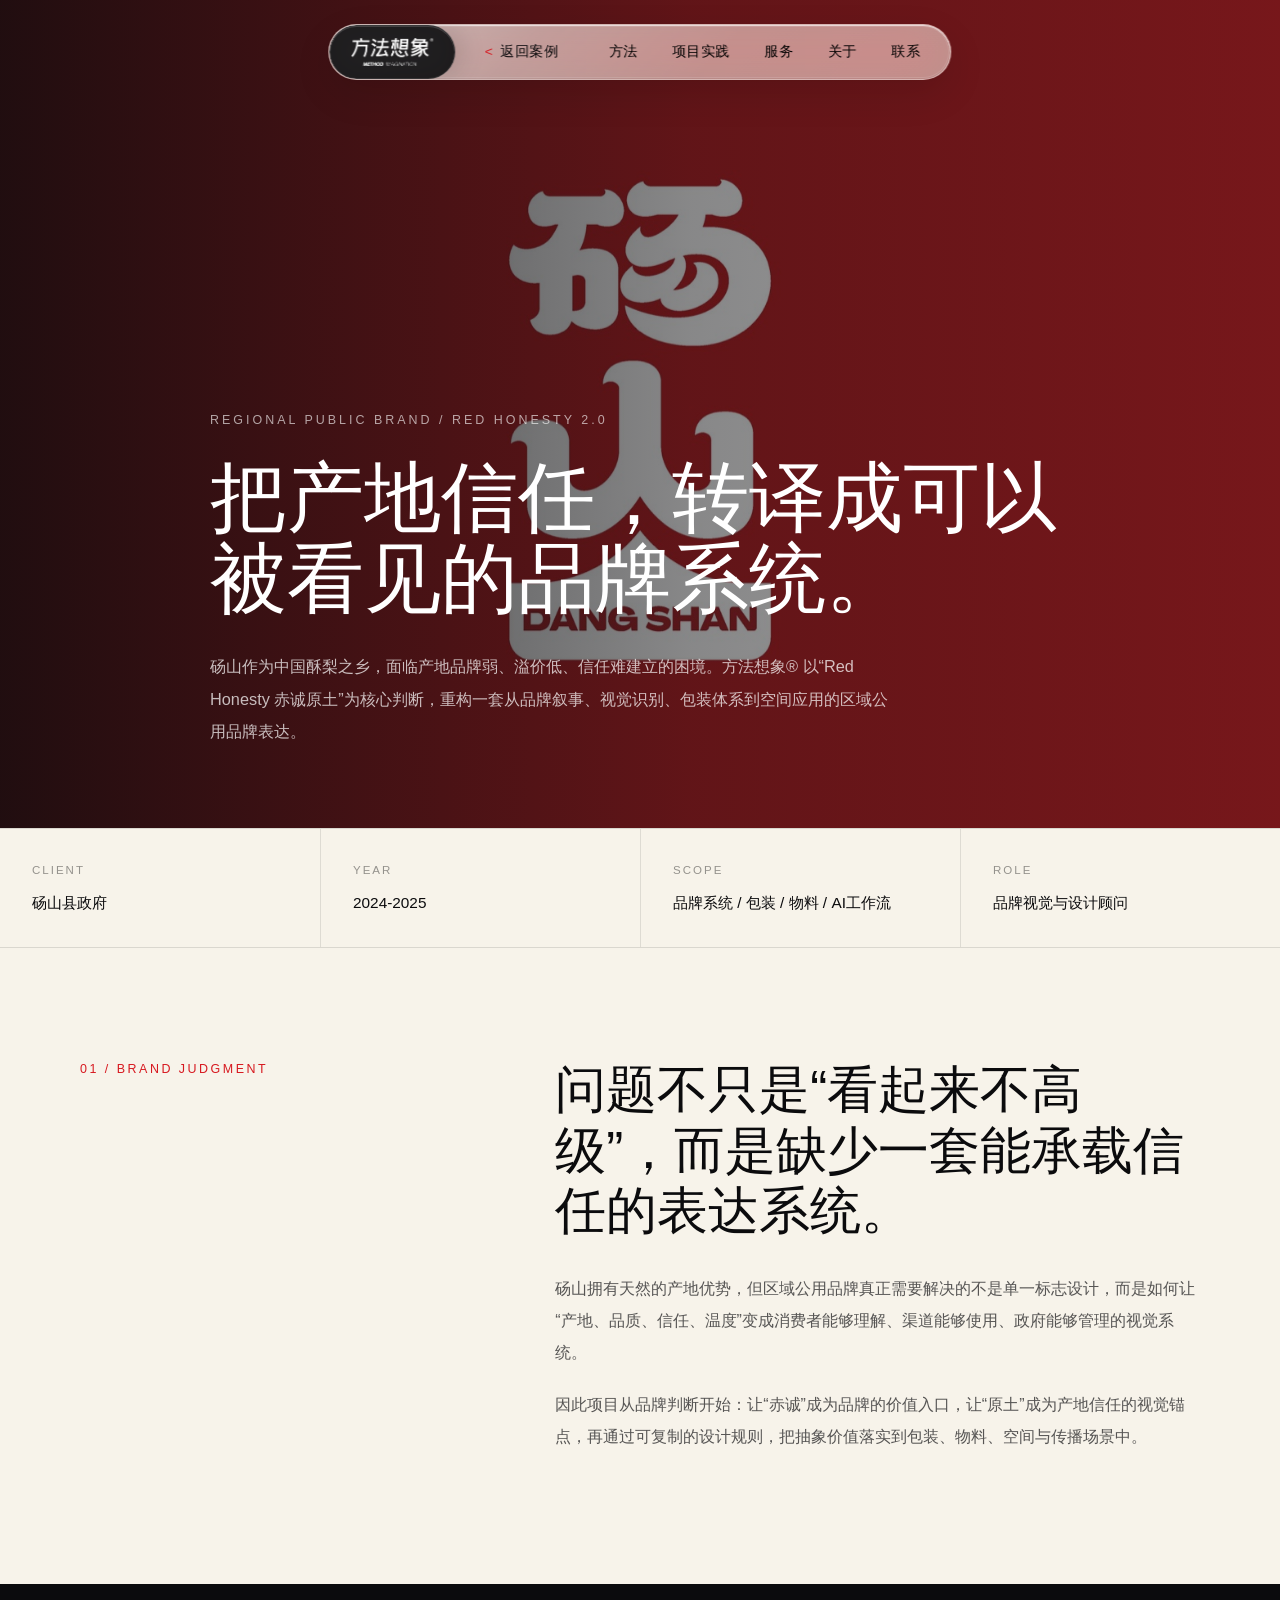
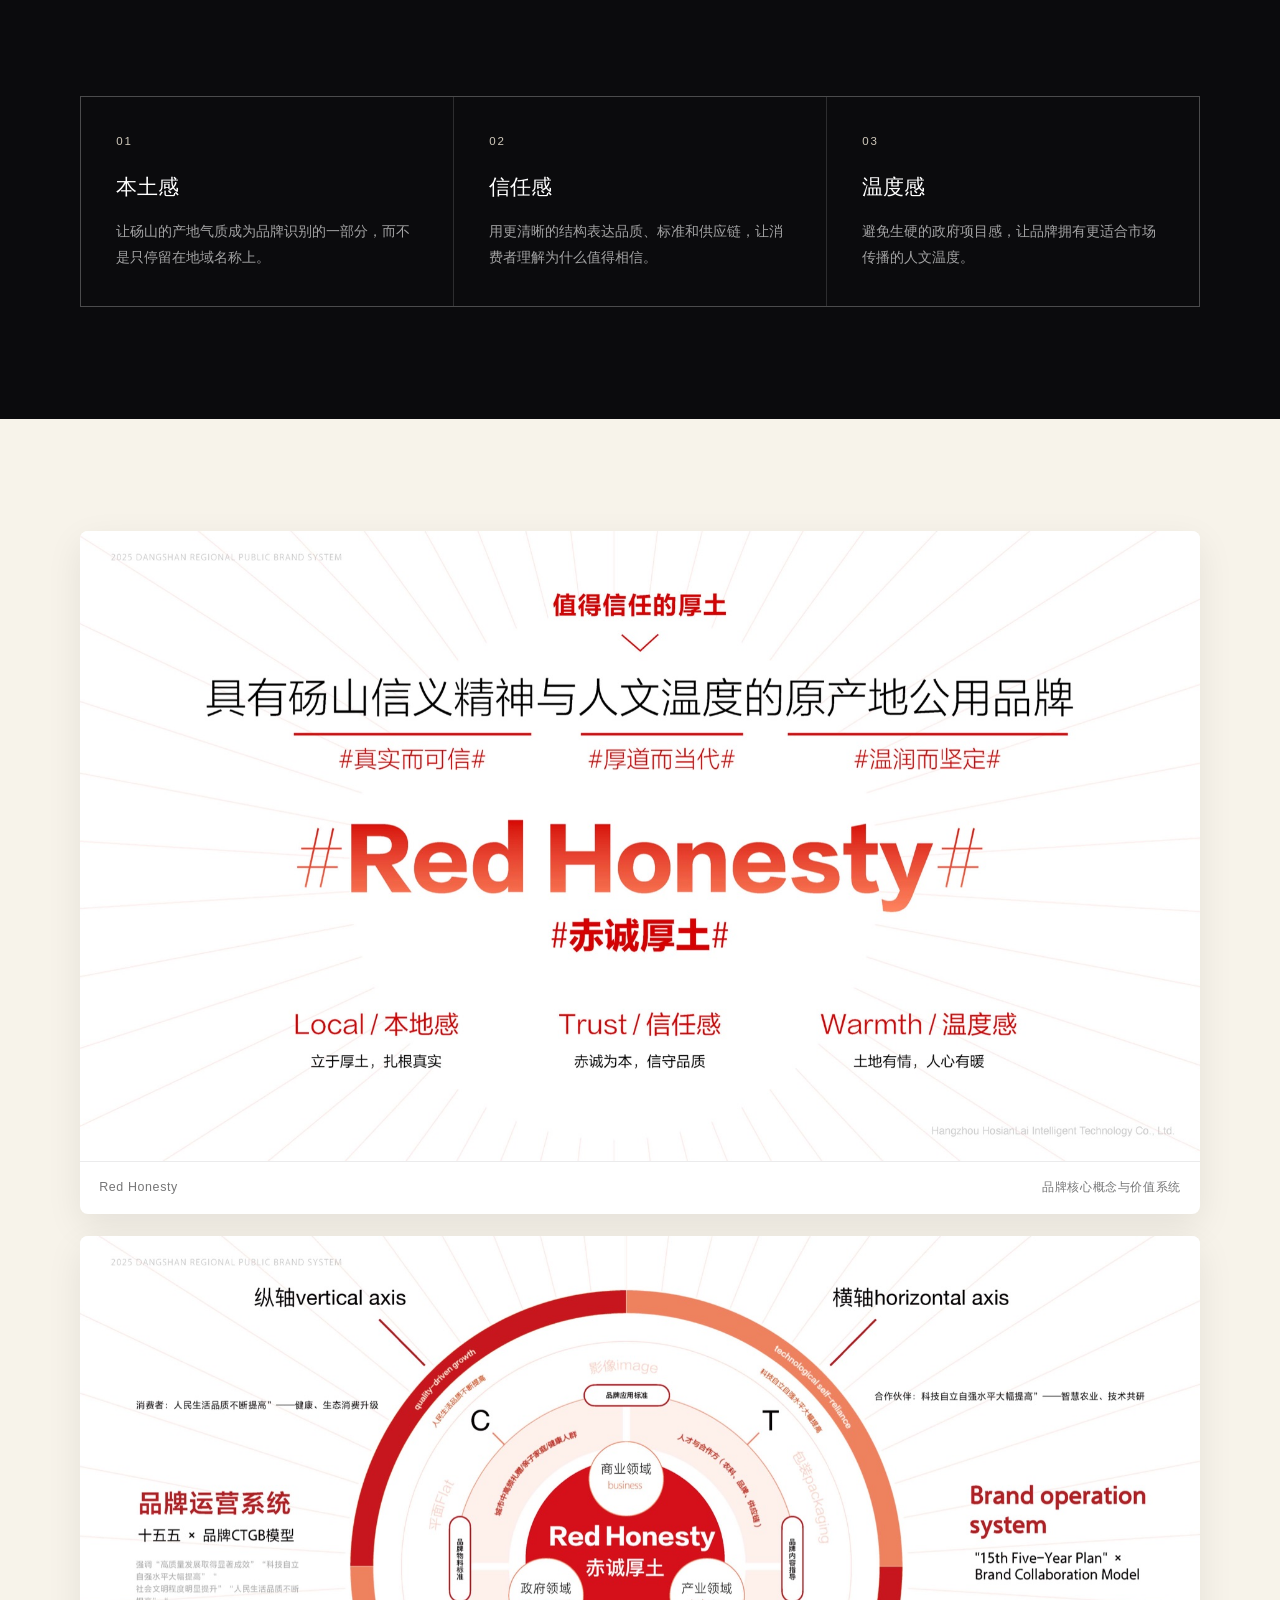
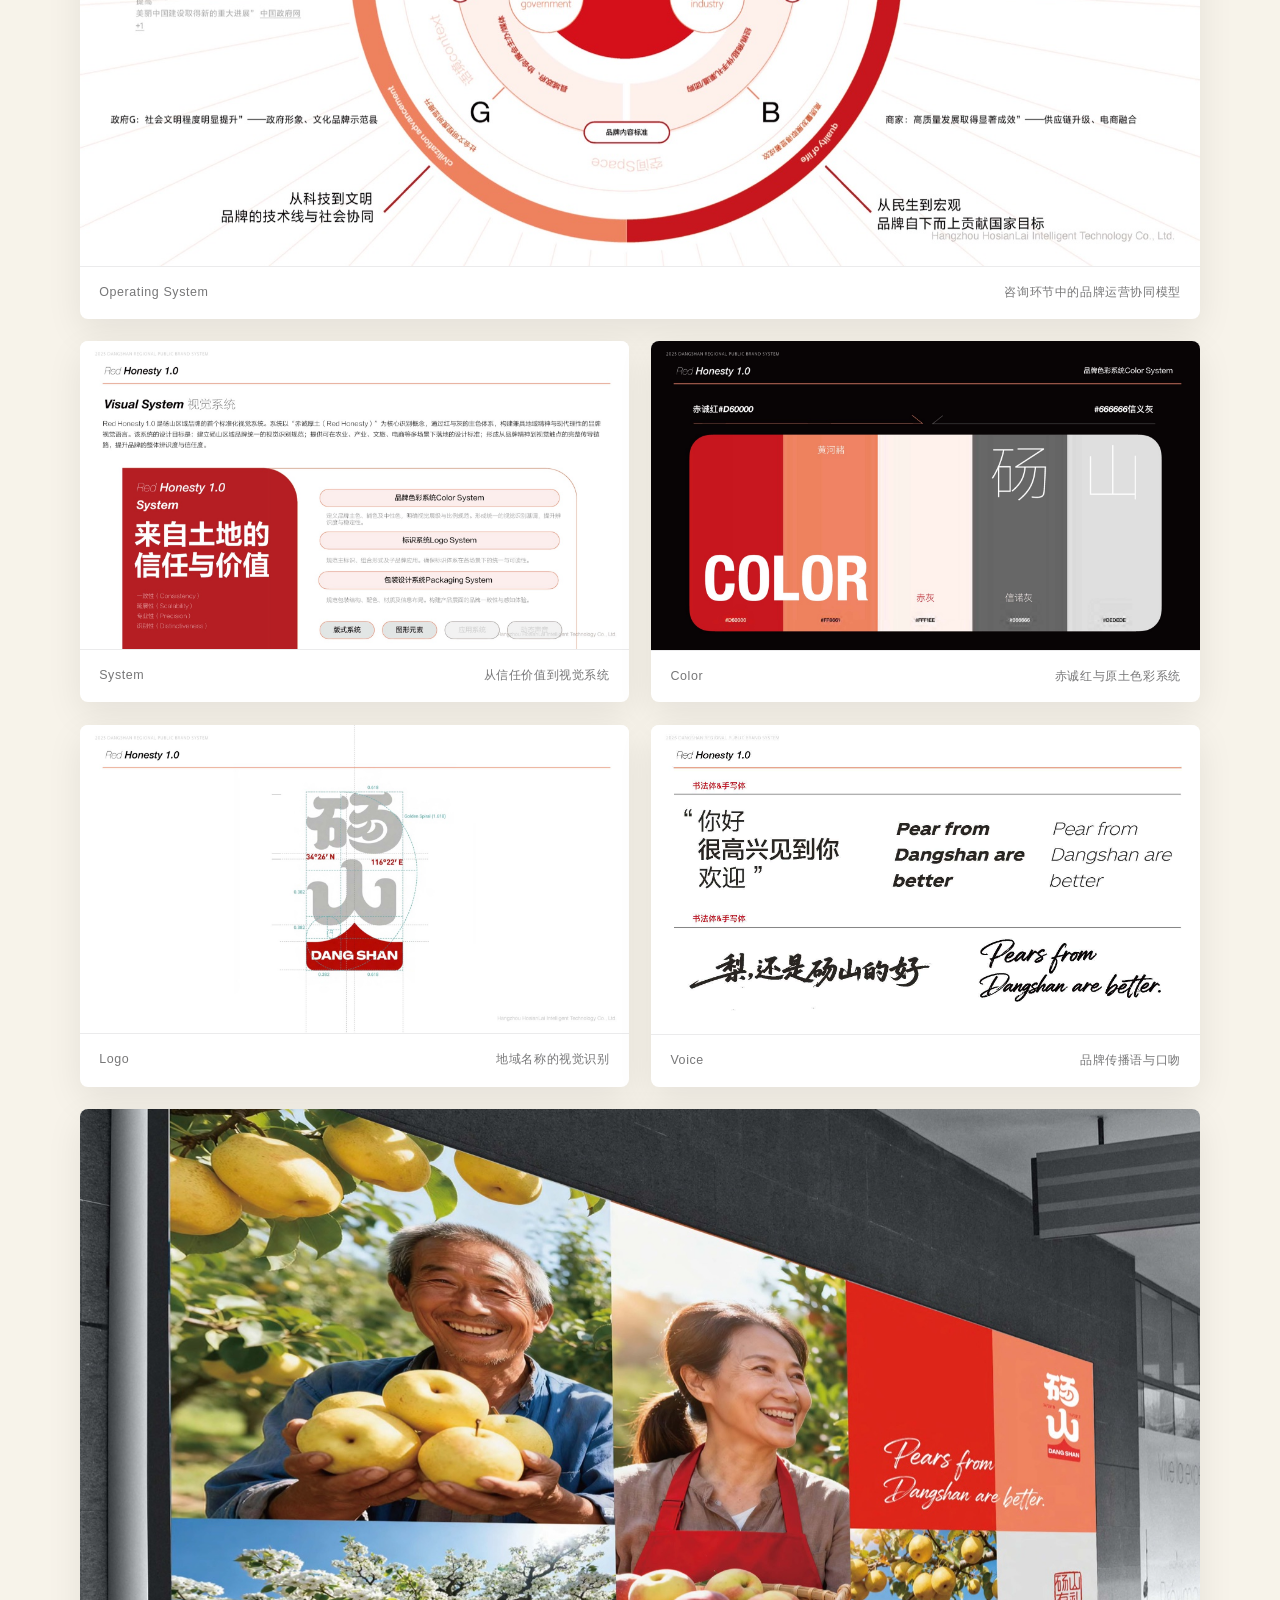
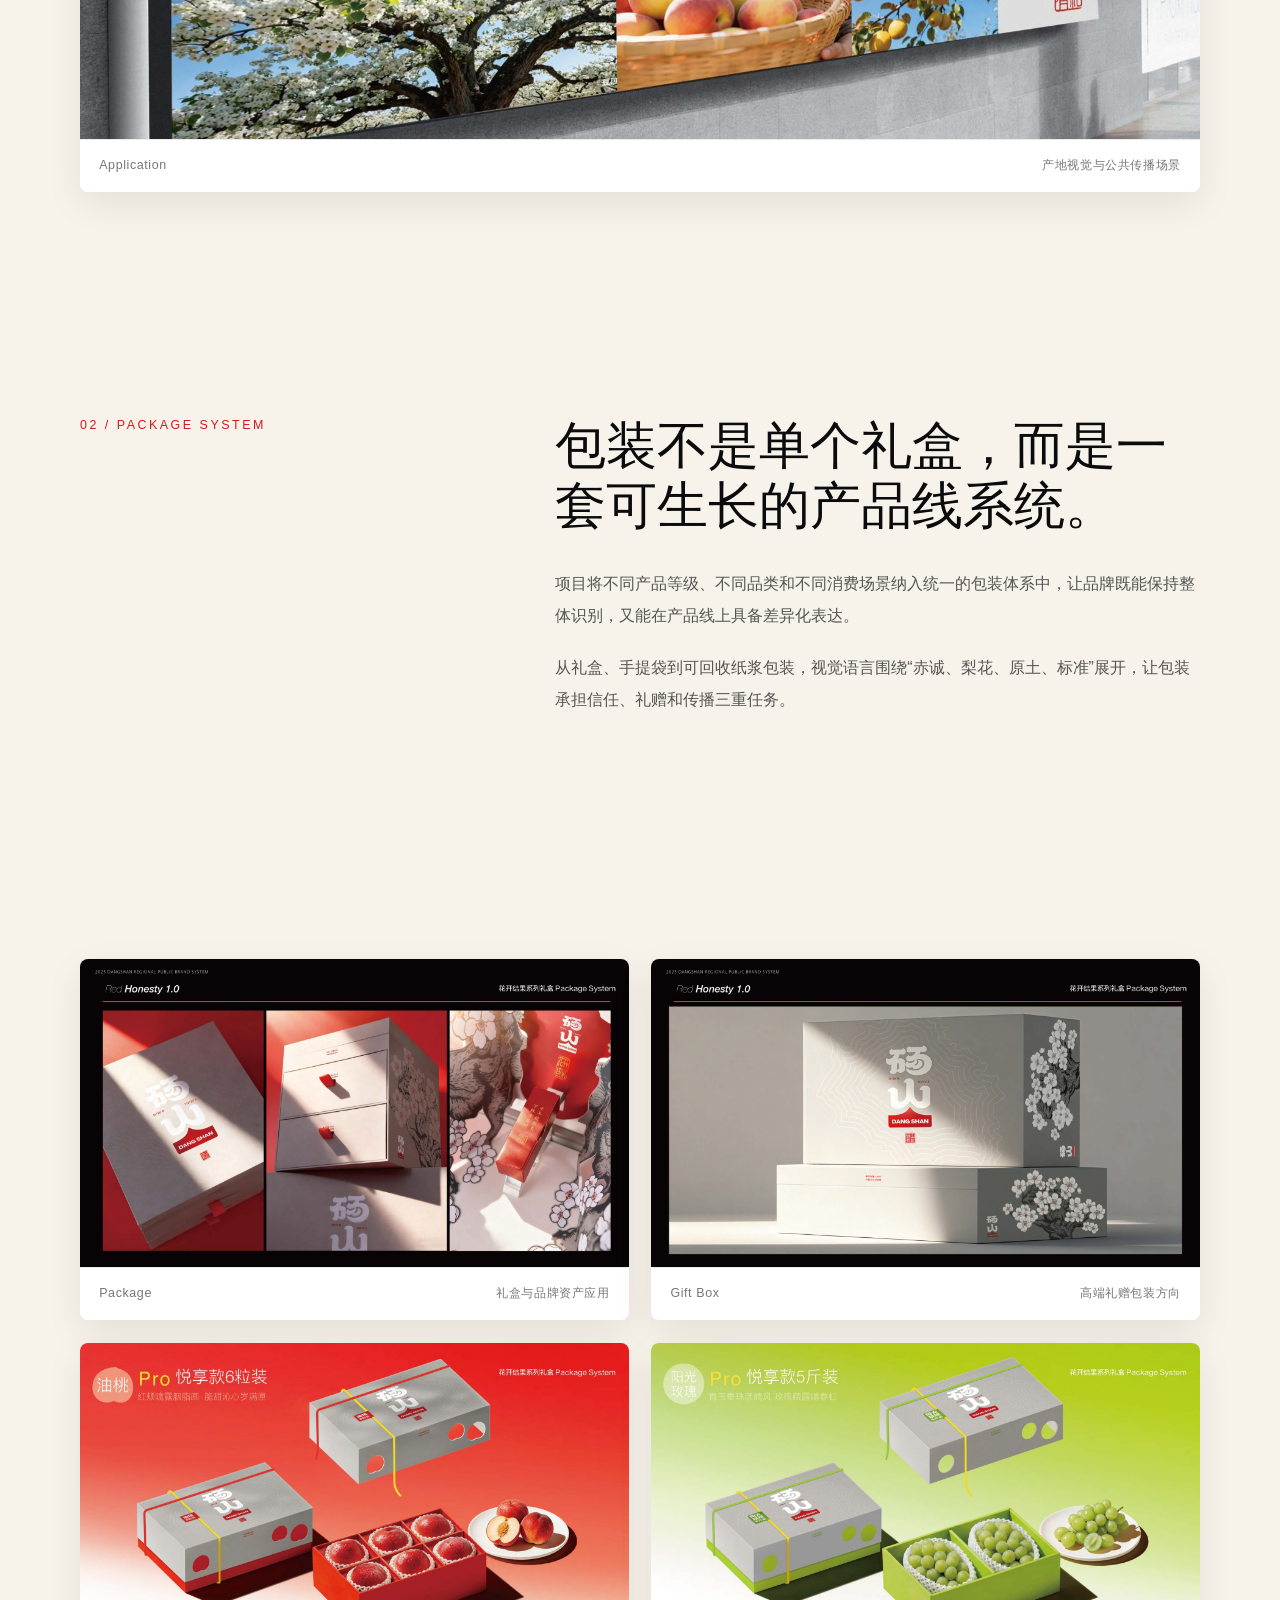
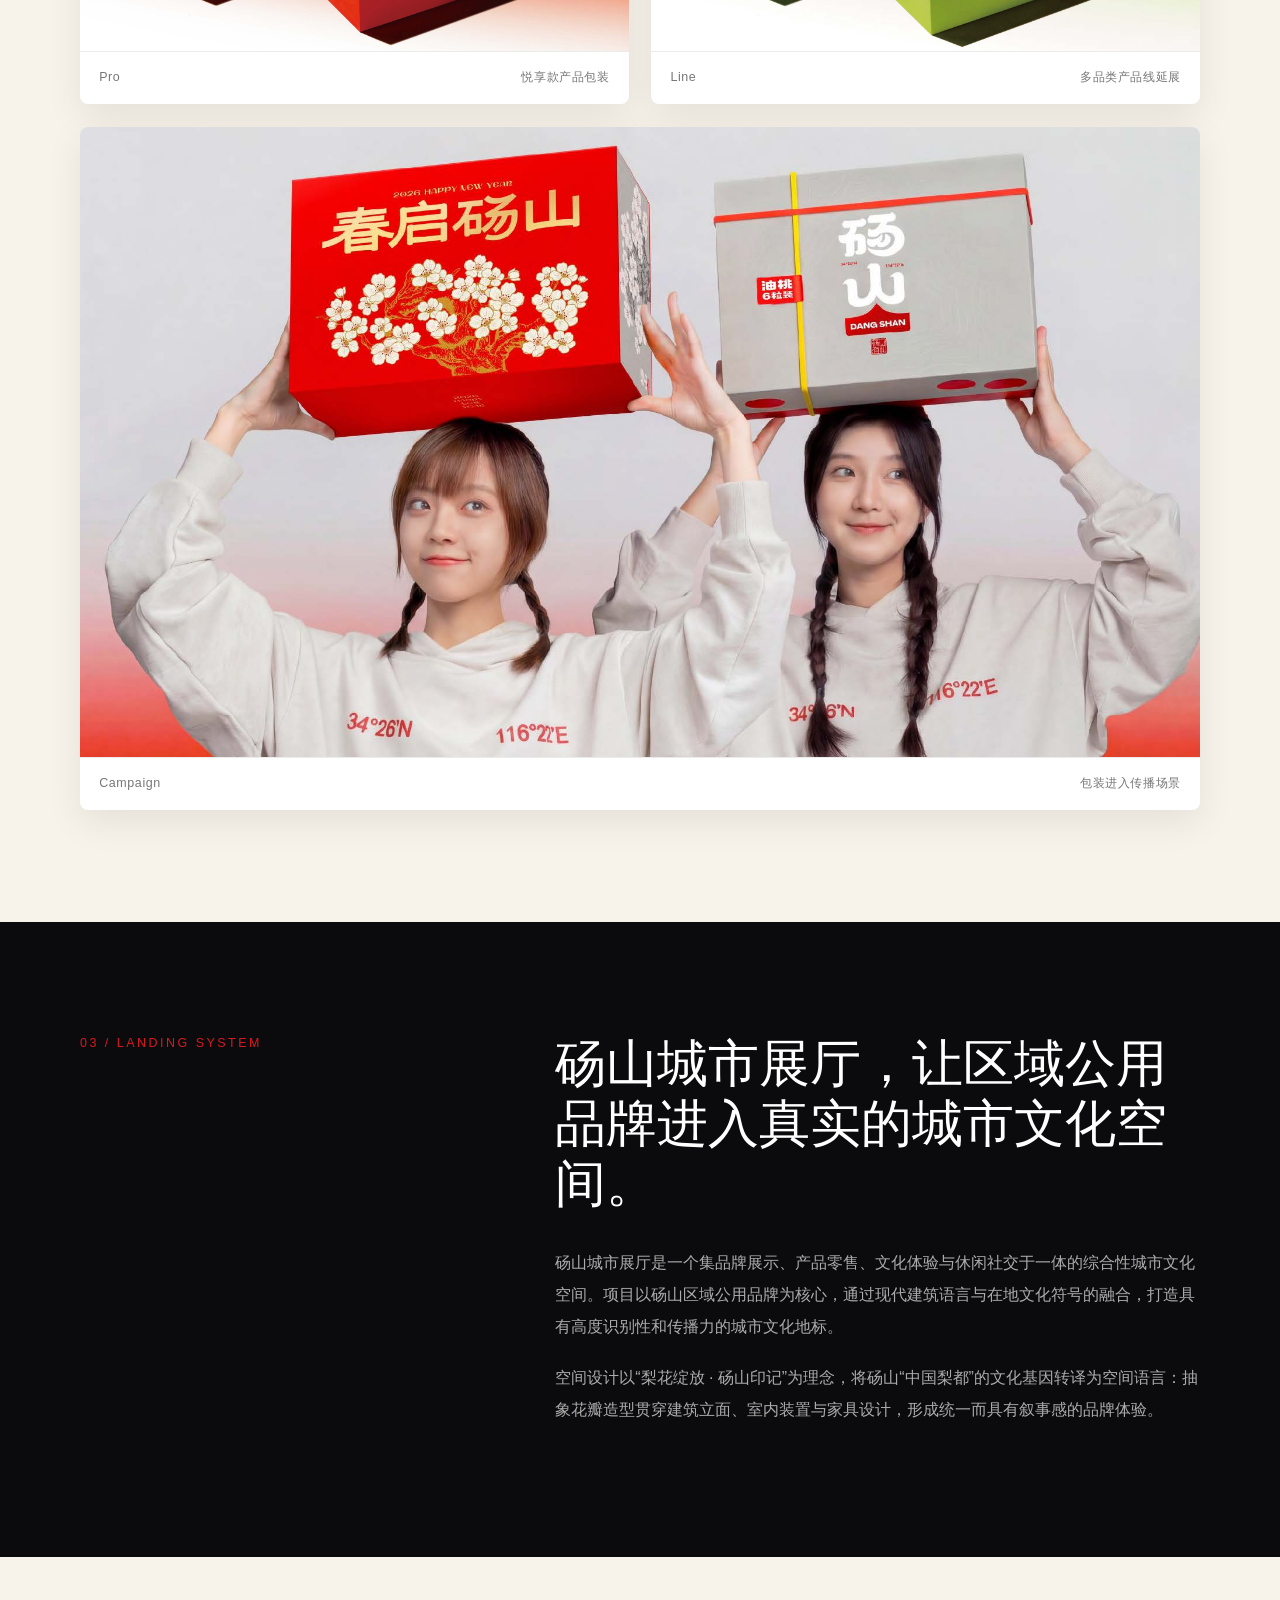
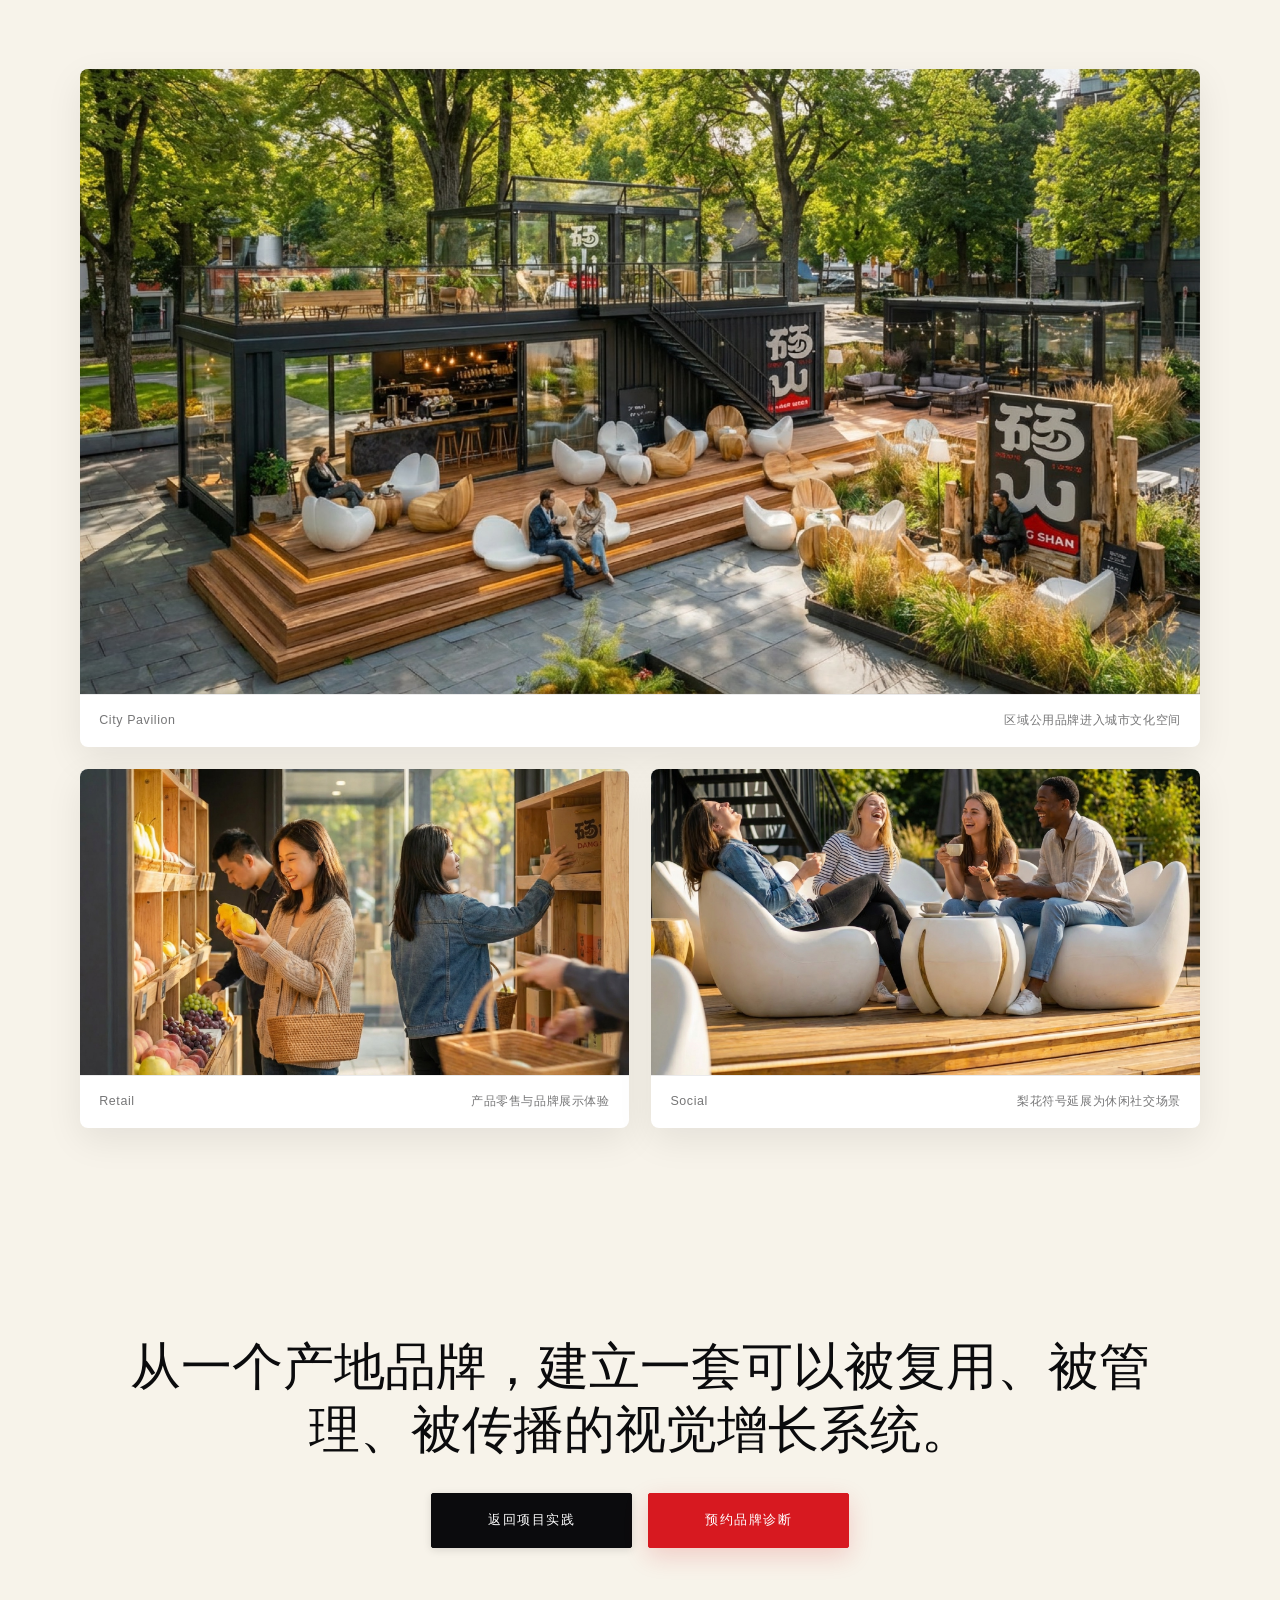
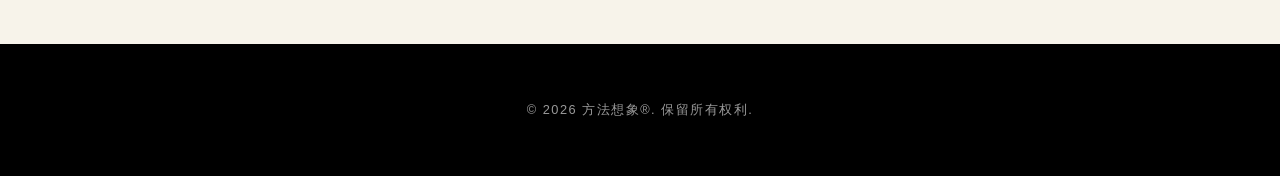
==== commit c82ad537: "Optimize referenced case images" ====
--- a/dangshan.html
+++ b/dangshan.html
@@ -29,7 +29,7 @@
     <main>
         <section class="case-detail-hero">
             <div class="case-detail-bg">
-                <img src="images/dangshan-pic/砀山品牌20251223Red Honesty 2.0 _副本_页面_044.jpg" alt="砀山区域公用品牌 Red Honesty 2.0">
+                <img src="images/optimized/20251223red-honesty-2-0-044-68bf339ba3.jpg" alt="砀山区域公用品牌 Red Honesty 2.0">
             </div>
             <div class="container">
                 <p class="case-detail-kicker">Regional Public Brand / Red Honesty 2.0</p>
@@ -94,23 +94,23 @@
             <div class="container">
                 <div class="case-detail-grid">
                     <figure class="case-detail-image is-wide">
-                        <img src="images/dangshan-pic/砀山品牌20251223Red Honesty 2.0 _副本_页面_032.jpg" alt="Red Honesty 品牌核心概念" loading="lazy" decoding="async">
+                        <img src="images/optimized/20251223red-honesty-2-0-032-d852190dde.jpg" alt="Red Honesty 品牌核心概念" loading="lazy" decoding="async">
                         <figcaption class="case-detail-caption"><span>Red Honesty</span><span>品牌核心概念与价值系统</span></figcaption>
                     </figure>
                     <figure class="case-detail-image is-wide">
-                        <img src="images/dangshan-pic/砀山品牌20251223Red Honesty 2.0 _副本_页面_151.jpg" alt="Red Honesty 品牌运营系统" loading="lazy" decoding="async">
+                        <img src="images/optimized/20251223red-honesty-2-0-151-9acf33e98b.jpg" alt="Red Honesty 品牌运营系统" loading="lazy" decoding="async">
                         <figcaption class="case-detail-caption"><span>Operating System</span><span>咨询环节中的品牌运营协同模型</span></figcaption>
                     </figure>
                     <figure class="case-detail-image">
-                        <img src="images/dangshan-pic/砀山品牌20251223Red Honesty 2.0 _副本_页面_035.jpg" alt="品牌系统结构" loading="lazy" decoding="async">
+                        <img src="images/optimized/20251223red-honesty-2-0-035-8c7dce594e.jpg" alt="品牌系统结构" loading="lazy" decoding="async">
                         <figcaption class="case-detail-caption"><span>System</span><span>从信任价值到视觉系统</span></figcaption>
                     </figure>
                     <figure class="case-detail-image">
-                        <img src="images/dangshan-pic/砀山品牌20251223Red Honesty 2.0 _副本_页面_037.jpg" alt="品牌色彩系统" loading="lazy" decoding="async">
+                        <img src="images/optimized/20251223red-honesty-2-0-037-79caff77ee.jpg" alt="品牌色彩系统" loading="lazy" decoding="async">
                         <figcaption class="case-detail-caption"><span>Color</span><span>赤诚红与原土色彩系统</span></figcaption>
                     </figure>
                     <figure class="case-detail-image">
-                        <img src="images/dangshan-pic/砀山品牌20251223Red Honesty 2.0 _副本_页面_042.jpg" alt="砀山品牌标志" loading="lazy" decoding="async">
+                        <img src="images/optimized/20251223red-honesty-2-0-042-dd57106e3d.jpg" alt="砀山品牌标志" loading="lazy" decoding="async">
                         <figcaption class="case-detail-caption"><span>Logo</span><span>地域名称的视觉识别</span></figcaption>
                     </figure>
                     <figure class="case-detail-image">
@@ -118,7 +118,7 @@
                         <figcaption class="case-detail-caption"><span>Voice</span><span>品牌传播语与口吻</span></figcaption>
                     </figure>
                     <figure class="case-detail-image is-wide">
-                        <img src="images/dangshan-pic/砀山品牌20251223Red Honesty 2.0 _副本_页面_078.jpg" alt="砀山品牌户外传播场景" loading="lazy" decoding="async">
+                        <img src="images/optimized/20251223red-honesty-2-0-078-c78d8d8141.jpg" alt="砀山品牌户外传播场景" loading="lazy" decoding="async">
                         <figcaption class="case-detail-caption"><span>Application</span><span>产地视觉与公共传播场景</span></figcaption>
                     </figure>
                 </div>
@@ -140,19 +140,19 @@
             <div class="container">
                 <div class="case-detail-grid">
                     <figure class="case-detail-image">
-                        <img src="images/dangshan-pic/砀山品牌20251223Red Honesty 2.0 _副本_页面_102.jpg" alt="砀山包装系统" loading="lazy" decoding="async">
+                        <img src="images/optimized/20251223red-honesty-2-0-102-594e9db72e.jpg" alt="砀山包装系统" loading="lazy" decoding="async">
                         <figcaption class="case-detail-caption"><span>Package</span><span>礼盒与品牌资产应用</span></figcaption>
                     </figure>
                     <figure class="case-detail-image">
-                        <img src="images/dangshan-pic/砀山品牌20251223Red Honesty 2.0 _副本_页面_108.jpg" alt="砀山礼盒包装" loading="lazy" decoding="async">
+                        <img src="images/optimized/20251223red-honesty-2-0-108-cd2b64f100.jpg" alt="砀山礼盒包装" loading="lazy" decoding="async">
                         <figcaption class="case-detail-caption"><span>Gift Box</span><span>高端礼赠包装方向</span></figcaption>
                     </figure>
                     <figure class="case-detail-image">
-                        <img src="images/dangshan-pic/砀山品牌20251223Red Honesty 2.0 _副本_页面_111.jpg" alt="砀山悦享款包装" loading="lazy" decoding="async">
+                        <img src="images/optimized/20251223red-honesty-2-0-111-b15c46c352.jpg" alt="砀山悦享款包装" loading="lazy" decoding="async">
                         <figcaption class="case-detail-caption"><span>Pro</span><span>悦享款产品包装</span></figcaption>
                     </figure>
                     <figure class="case-detail-image">
-                        <img src="images/dangshan-pic/砀山品牌20251223Red Honesty 2.0 _副本_页面_121.jpg" alt="砀山绿色产品包装" loading="lazy" decoding="async">
+                        <img src="images/optimized/20251223red-honesty-2-0-121-a1b2efdf58.jpg" alt="砀山绿色产品包装" loading="lazy" decoding="async">
                         <figcaption class="case-detail-caption"><span>Line</span><span>多品类产品线延展</span></figcaption>
                     </figure>
                     <figure class="case-detail-image is-wide">
@@ -178,15 +178,15 @@
             <div class="container">
                 <div class="case-detail-grid">
                     <figure class="case-detail-image is-wide">
-                        <img src="images/dangshan-pic/砀山展厅-白天正面视角_副本.png" alt="砀山城市展厅白天正面视角" loading="lazy" decoding="async">
+                        <img src="images/optimized/image-f030e8dfd9.jpg" alt="砀山城市展厅白天正面视角" loading="lazy" decoding="async">
                         <figcaption class="case-detail-caption"><span>City Pavilion</span><span>区域公用品牌进入城市文化空间</span></figcaption>
                     </figure>
                     <figure class="case-detail-image">
-                        <img src="images/dangshan-pic/砀山展厅-室内购物体验特写_副本.png" alt="砀山城市展厅室内购物体验" loading="lazy" decoding="async">
+                        <img src="images/optimized/image-7660372e57.jpg" alt="砀山城市展厅室内购物体验" loading="lazy" decoding="async">
                         <figcaption class="case-detail-caption"><span>Retail</span><span>产品零售与品牌展示体验</span></figcaption>
                     </figure>
                     <figure class="case-detail-image">
-                        <img src="images/dangshan-pic/砀山展厅-花瓣座椅聚会特写_副本.png" alt="砀山城市展厅花瓣座椅社交区" loading="lazy" decoding="async">
+                        <img src="images/optimized/image-4143542287.jpg" alt="砀山城市展厅花瓣座椅社交区" loading="lazy" decoding="async">
                         <figcaption class="case-detail-caption"><span>Social</span><span>梨花符号延展为休闲社交场景</span></figcaption>
                     </figure>
                 </div>
--- a/style.css
+++ b/style.css
@@ -435,6 +435,12 @@
     box-shadow: 0 2px 8px rgba(0, 0, 0, 0.12);
 }
 
+button.btn {
+    appearance: none;
+    cursor: pointer;
+    font: inherit;
+}
+
 .btn:hover {
     background: var(--brand-paper);
     color: var(--ink-900);
@@ -825,6 +831,8 @@
     object-fit: cover;
     object-position: center 15%;
     display: block;
+    transform-origin: 58% 42%;
+    will-change: transform;
 }
 
 .hero-overlay-dark {
@@ -844,12 +852,12 @@
     min-height: 100vh;
     min-height: 100svh;
     display: flex;
-    align-items: center;
-    padding: 8rem 40px 4rem;
+    align-items: flex-start;
+    padding: clamp(9rem, 17vh, 12rem) 40px 4rem;
 }
 
 .hero-content-wrapper {
-    max-width: 760px;
+    max-width: 620px;
     margin-bottom: 0;
     display: flex;
     flex-direction: column;
@@ -867,24 +875,16 @@
     font-weight: 400;
 }
 
-.hero-brand-logo {
-    height: clamp(82px, 10vw, 126px);
-    width: auto;
-    display: block;
-    margin-bottom: 1.5rem;
-    max-width: 100%;
-}
-
 .reg {
     font-size: 0.65em;
     vertical-align: super;
 }
 
 .hero-h1 {
-    font-size: clamp(2.05rem, 3.3vw, 2.7rem);
+    font-size: clamp(2.55rem, 4.05vw, 3.55rem);
     font-weight: 200;
     letter-spacing: 0;
-    line-height: 1.32;
+    line-height: 1.16;
     margin-bottom: 1.75rem;
     color: #fff;
 }
@@ -909,6 +909,79 @@
     letter-spacing: 4px;
     color: var(--text-faint);
     margin: 0;
+}
+
+.hero .btn {
+    transition: background 0.45s cubic-bezier(0.19, 1, 0.22, 1),
+                color 0.45s cubic-bezier(0.19, 1, 0.22, 1),
+                border-color 0.45s cubic-bezier(0.19, 1, 0.22, 1),
+                box-shadow 0.45s cubic-bezier(0.19, 1, 0.22, 1),
+                transform 0.45s cubic-bezier(0.19, 1, 0.22, 1);
+}
+
+.hero .btn:hover {
+    transform: translateY(-4px);
+}
+
+@media (prefers-reduced-motion: no-preference) {
+    .hero-bg img {
+        animation: hero-image-arrive 2.2s cubic-bezier(0.19, 1, 0.22, 1) both;
+    }
+
+    .hero-content-wrapper > * {
+        opacity: 0;
+        transform: translateY(28px) scale(0.985);
+        animation: hero-copy-arrive 1.05s cubic-bezier(0.16, 1, 0.3, 1) both;
+        will-change: transform, opacity;
+    }
+
+    .hero-h1 {
+        animation-delay: 0.32s;
+    }
+
+    .hero-lead {
+        animation-delay: 0.62s;
+    }
+
+    .hero-cta {
+        animation-delay: 0.9s;
+    }
+
+    .hero-tagline {
+        animation-delay: 1.14s;
+    }
+}
+
+@keyframes hero-image-arrive {
+    from {
+        transform: scale(1.035);
+        filter: brightness(0.82) saturate(0.92);
+    }
+
+    to {
+        transform: scale(1);
+        filter: brightness(1) saturate(1);
+    }
+}
+
+@keyframes hero-copy-arrive {
+    0% {
+        opacity: 0;
+        transform: translateY(28px) scale(0.985);
+        filter: blur(6px);
+    }
+
+    65% {
+        opacity: 1;
+        transform: translateY(-2px) scale(1.006);
+        filter: blur(0);
+    }
+
+    to {
+        opacity: 1;
+        transform: translateY(0) scale(1);
+        filter: blur(0);
+    }
 }
 
 .hero-visual {
@@ -1262,13 +1335,16 @@
     overflow: hidden;
     transition: background 0.45s cubic-bezier(0.19, 1, 0.22, 1),
                 border-color 0.45s cubic-bezier(0.19, 1, 0.22, 1),
+                box-shadow 0.45s cubic-bezier(0.19, 1, 0.22, 1),
                 transform 0.45s cubic-bezier(0.19, 1, 0.22, 1);
+    will-change: transform;
 }
 
 .method-step:hover {
     background: rgba(255,255,255,.06);
-    border-color: rgba(255,255,255,.18);
-    transform: translateY(-8px);
+    border-color: rgba(255,255,255,.24);
+    box-shadow: 0 24px 54px rgba(0, 0, 0, 0.28);
+    transform: translateY(-10px) scale(1.045);
 }
 
 .step-num {
@@ -2005,6 +2081,15 @@
     flex-wrap: wrap;
 }
 
+.wechat-copy-hint {
+    min-height: 1.4rem;
+    margin: -2.4rem auto 2rem;
+    color: rgba(255, 255, 255, 0.44);
+    font-size: 0.78rem;
+    letter-spacing: 0.04em;
+    text-align: center;
+}
+
 /* ========================================
    响应式 - 新增部分
    ======================================== */
@@ -2047,7 +2132,7 @@
     }
 
     .hero-bg img {
-        object-position: 64% center;
+        object-position: 66% center;
     }
 
     .hero-overlay-dark {
@@ -2058,11 +2143,7 @@
     }
 
     .hero-inner {
-        padding-top: 7rem;
-    }
-
-    .hero-brand-logo {
-        height: clamp(78px, 18vw, 118px);
+        padding-top: 8rem;
     }
 
     .method-flow {
@@ -2098,7 +2179,7 @@
     }
 
     .hero-h1 {
-        font-size: 2.05rem;
+        font-size: 2.35rem;
     }
 
     .section-h2 {
@@ -2155,33 +2236,131 @@
         padding: 0 20px;
     }
 
+    .navbar {
+        top: 0.65rem;
+        max-width: calc(100vw - 18px);
+    }
+
+    .nav-capsule {
+        width: calc(100vw - 24px);
+        gap: 0.2rem;
+        min-height: 42px;
+        padding: 0 0.46rem 0 0;
+        border-radius: 24px;
+        overflow: visible;
+    }
+
+    .nav-logo {
+        min-width: 104px;
+        padding: 0 0.58rem;
+    }
+
+    .nav-logo:hover {
+        min-width: 104px;
+    }
+
+    .nav-logo img {
+        height: 20px;
+    }
+
+    .nav-links {
+        flex: 1 1 auto;
+        justify-content: space-between;
+        min-width: 0;
+    }
+
+    .nav-links a {
+        font-size: 0.74rem;
+        line-height: 1;
+        padding: 0.35rem 0.32rem;
+        letter-spacing: 0;
+        background: transparent;
+        color: #000;
+        box-shadow: none;
+        transform: none;
+    }
+
+    .nav-links a:hover,
+    .nav-links a.is-active {
+        background: transparent;
+        color: #000;
+        box-shadow: none;
+        transform: none;
+    }
+
+    .nav-links a.is-active {
+        font-weight: 500;
+    }
+
+    .nav-links a.is-active::after {
+        content: '';
+        position: absolute;
+        left: 50%;
+        bottom: -0.45rem;
+        width: 4px;
+        height: 4px;
+        border-radius: 999px;
+        background: var(--brand-red);
+        transform: translateX(-50%);
+    }
+
     .hero.section--dark,
     .hero-inner {
-        min-height: 680px;
+        min-height: 720px;
+    }
+
+    .hero-bg img {
+        object-position: 69% center;
+    }
+
+    .hero-overlay-dark {
+        background: linear-gradient(180deg,
+            rgba(11,11,13,0.78) 0%,
+            rgba(11,11,13,0.72) 34%,
+            rgba(11,11,13,0.82) 100%);
+    }
+
+    .hero-inner {
+        padding-top: 7.6rem;
+        padding-bottom: 2.5rem;
+        align-items: flex-start;
     }
 
     .hero-content-wrapper {
         max-width: 100%;
     }
 
-    .hero-brand-logo {
-        height: 78px;
-    }
-
     .hero-h1 {
-        font-size: 1.65rem;
-        letter-spacing: -0.5px;
+        max-width: 8.8em;
+        font-size: 1.74rem;
+        line-height: 1.22;
+        letter-spacing: 0;
+        margin-bottom: 1.35rem;
     }
 
     .hero-lead {
-        font-size: 0.92rem;
-        line-height: 1.75;
+        max-width: 18.5em;
+        font-size: 0.88rem;
+        line-height: 1.82;
+        margin-bottom: 1.6rem;
+        color: rgba(255, 255, 255, 0.54);
+    }
+
+    .hero-cta {
+        gap: 0.8rem;
+        margin-bottom: 1.75rem;
     }
 
     .btn {
-        width: 100%;
+        width: min(100%, 15.2rem);
         text-align: center;
-        padding: 0.95rem 1.2rem;
+        padding: 0.88rem 1.1rem;
+        font-size: 0.78rem;
+    }
+
+    .hero-tagline {
+        font-size: 0.76rem;
+        letter-spacing: 3px;
     }
 
     .method-flow,
--- a/brand.css
+++ b/brand.css
@@ -222,7 +222,132 @@
     transform: translateY(-2px);
 }
 
+/* ========================================
+   Liquid Glass 视觉层
+   ======================================== */
+
+.liquid-glass,
+.glass-button,
+.glass-nav,
+.nav-capsule {
+    position: relative;
+    overflow: hidden;
+}
+
+.liquid-glass {
+    border-radius: 18px;
+    background: rgba(255, 255, 255, 0.58);
+    backdrop-filter: blur(18px) saturate(145%);
+    -webkit-backdrop-filter: blur(18px) saturate(145%);
+    border: 1px solid rgba(255, 255, 255, 0.58);
+    box-shadow:
+        0 18px 42px rgba(11, 11, 13, 0.08),
+        inset 0 1px 0 rgba(255, 255, 255, 0.74),
+        inset 0 -1px 0 rgba(11, 11, 13, 0.04);
+}
+
+.liquid-glass::before,
+.glass-button::before,
+.glass-nav::before,
+.nav-capsule::before {
+    content: "";
+    position: absolute;
+    inset: 0;
+    pointer-events: none;
+    border-radius: inherit;
+    background:
+        linear-gradient(
+            135deg,
+            rgba(255, 255, 255, 0.58) 0%,
+            rgba(255, 255, 255, 0.2) 32%,
+            rgba(255, 255, 255, 0.04) 62%,
+            rgba(255, 255, 255, 0) 100%
+        );
+    opacity: 0.72;
+}
+
+.liquid-glass::after,
+.glass-button::after,
+.glass-nav::after,
+.nav-capsule::after {
+    content: "";
+    position: absolute;
+    inset: 1px;
+    pointer-events: none;
+    border-radius: inherit;
+    border: 1px solid rgba(255, 255, 255, 0.12);
+}
+
+.liquid-glass > *,
+.glass-button > *,
+.glass-nav > *,
+.nav-capsule > * {
+    position: relative;
+    z-index: 1;
+}
+
+.glass-nav,
+.nav-capsule {
+    background: rgba(247, 243, 234, 0.56);
+    backdrop-filter: blur(26px) saturate(175%);
+    -webkit-backdrop-filter: blur(26px) saturate(175%);
+    border-color: rgba(255, 255, 255, 0.34);
+    box-shadow:
+        0 14px 38px rgba(11, 11, 13, 0.1),
+        0 1px 6px rgba(11, 11, 13, 0.04),
+        inset 0 1px 0 rgba(255, 255, 255, 0.64),
+        inset 0 -1px 0 rgba(11, 11, 13, 0.035);
+}
+
+.nav-capsule:hover {
+    background: rgba(247, 243, 234, 0.64);
+    box-shadow:
+        0 16px 42px rgba(11, 11, 13, 0.12),
+        0 2px 8px rgba(11, 11, 13, 0.05),
+        inset 0 1px 0 rgba(255, 255, 255, 0.7),
+        inset 0 -1px 0 rgba(11, 11, 13, 0.04);
+}
+
+.nav-logo {
+    background: rgba(11, 11, 13, 0.9);
+    backdrop-filter: blur(16px) saturate(140%);
+    -webkit-backdrop-filter: blur(16px) saturate(140%);
+    border: 1px solid rgba(255, 255, 255, 0.1);
+}
+
+.glass-button {
+    border-radius: 999px;
+    backdrop-filter: blur(18px) saturate(160%);
+    -webkit-backdrop-filter: blur(18px) saturate(160%);
+    box-shadow:
+        0 14px 32px rgba(11, 11, 13, 0.18),
+        inset 0 1px 0 rgba(255, 255, 255, 0.34),
+        inset 0 -1px 0 rgba(255, 255, 255, 0.05);
+    transition:
+        transform 0.32s ease,
+        box-shadow 0.32s ease,
+        background 0.32s ease,
+        border-color 0.32s ease,
+        color 0.32s ease;
+}
+
 @media (max-width: 768px) {
+    .nav-capsule {
+        backdrop-filter: blur(18px) saturate(150%);
+        -webkit-backdrop-filter: blur(18px) saturate(150%);
+        box-shadow:
+            0 12px 32px rgba(11, 11, 13, 0.12),
+            inset 0 1px 0 rgba(255, 255, 255, 0.7);
+    }
+
+    .nav-links a:hover,
+    .nav-links a.is-active {
+        background: transparent;
+        color: #000;
+        box-shadow: none;
+        transform: none;
+    }
+
     .contact-channels {
         grid-template-columns: 1fr;
     }
